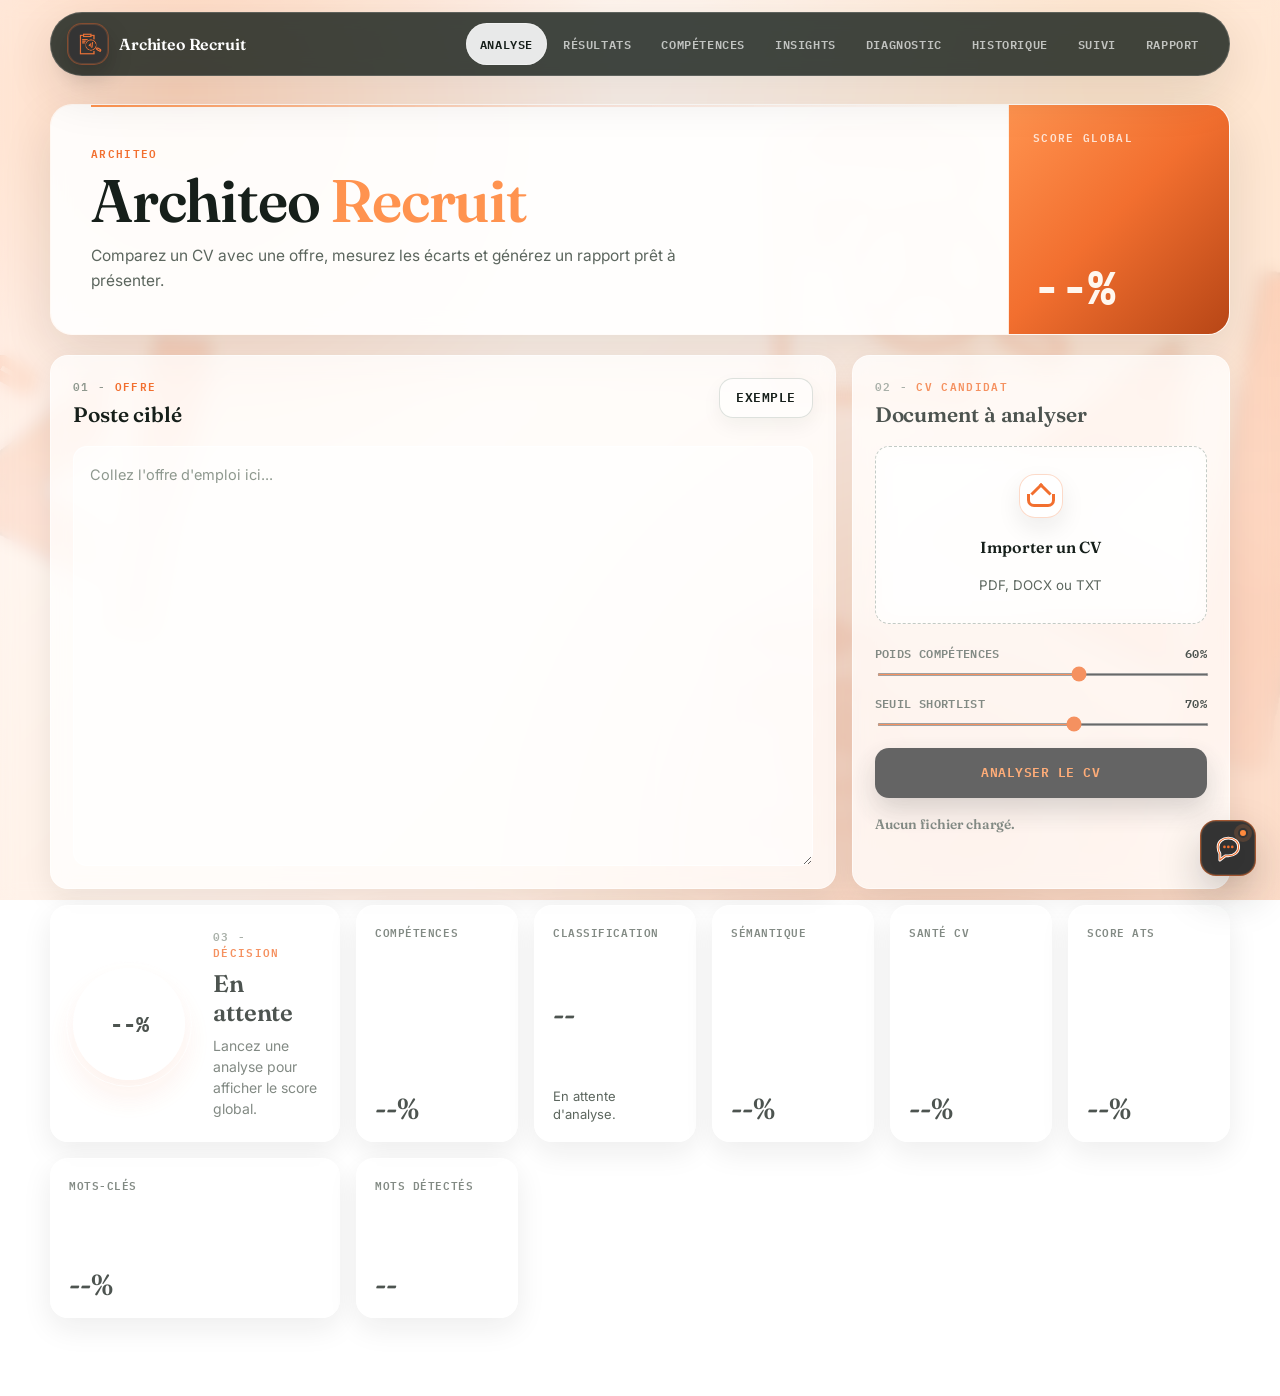
==== app.html @ 1414217f "description des modifications" ====
<!doctype html>
<html lang="fr">
<head>
  <meta charset="utf-8">
  <meta name="viewport" content="width=device-width, initial-scale=1">
  <title>Architeo Recruit - Dossier candidat</title>
  <link rel="preconnect" href="https://fonts.googleapis.com">
  <link rel="preconnect" href="https://fonts.gstatic.com" crossorigin>
  <link href="https://fonts.googleapis.com/css2?family=Fraunces:opsz,wght@9..144,500;9..144,600;9..144,700;9..144,900&family=IBM+Plex+Mono:wght@500;600;700&family=Inter:wght@400;500;600;700;800&display=swap" rel="stylesheet">
  <link rel="icon" href="/assets/tab-logo.jpeg" type="image/jpeg">
  <link rel="stylesheet" href="styles.css?v=dark-rag-1">
  <script src="script.js?v=dark-rag-1" defer></script>
</head>
<body class="app-started analysis-page">
  <header class="topbar">
    <div class="topbar-inner">
      <a class="brand" href="/" aria-label="Architeo Recruit">
        <img class="brand-logo" src="/assets/architeo-recruite-logo.png" alt="" aria-hidden="true">
        <span class="brand-text">Architeo Recruit</span>
      </a>
      <nav class="nav-tabs" aria-label="Navigation principale">
        <button class="nav-tab is-active" type="button" data-target="analyse">Analyse</button>
        <button class="nav-tab" type="button" data-target="resultats">Résultats</button>
        <a class="nav-tab" href="/skills">Compétences</a>
        <a class="nav-tab" href="/insights">Insights</a>
        <a class="nav-tab" href="/diagnostic">Diagnostic</a>
        <a class="nav-tab" href="/history">Historique</a>
        <a class="nav-tab" href="/tracking">Suivi</a>
        <a class="nav-tab" href="/report">Rapport</a>
      </nav>
    </div>
  </header>

  <main class="shell">
    <section class="overview" id="analyse">
      <div class="overview-copy">
        <p class="eyebrow">Architeo</p>
        <h1>Architeo <span class="overview-title-accent">Recruit</span></h1>
        <p class="overview-text">Comparez un CV avec une offre, mesurez les écarts et générez un rapport prêt à présenter.</p>
      </div>
      <div class="overview-score" aria-label="Score final">
        <span>Score global</span>
        <strong id="heroScore">--%</strong>
      </div>
    </section>

    <section class="workspace" aria-label="Formulaire d'analyse">
      <article class="panel offer-panel">
        <div class="panel-head">
          <div>
            <span class="section-kicker">Offre</span>
            <h2>Poste ciblé</h2>
          </div>
          <button class="ghost-btn" id="sampleOfferBtn" type="button">Exemple</button>
        </div>
        <textarea id="offerInput" spellcheck="false" placeholder="Collez l'offre d'emploi ici..."></textarea>
      </article>

      <aside class="panel upload-panel">
        <div>
          <span class="section-kicker">CV candidat</span>
          <h2>Document à analyser</h2>
        </div>

        <label class="upload-zone" id="uploadZone">
          <input id="cvFile" type="file" accept=".pdf,.docx,.txt">
          <span class="upload-icon" aria-hidden="true"></span>
          <strong id="uploadTitle">Importer un CV</strong>
          <small id="uploadHint">PDF, DOCX ou TXT</small>
        </label>

        <div class="settings-card">
          <div class="control-group">
            <label for="skillWeight">Poids compétences <span id="skillWeightValue">60%</span></label>
            <input id="skillWeight" type="range" min="20" max="85" value="60" step="5">
          </div>
          <div class="control-group">
            <label for="threshold">Seuil shortlist <span id="thresholdValue">70%</span></label>
            <input id="threshold" type="range" min="40" max="90" value="70" step="5">
          </div>
        </div>

        <button class="primary-btn" id="analyzeBtn" type="button">Analyser le CV</button>
        <p class="status" id="statusBox">Aucun fichier chargé.</p>
      </aside>
    </section>

    <section class="results-grid" id="resultats">
      <article class="score-card">
        <div class="score-ring" id="scoreRing">
          <span id="scoreValue">--%</span>
        </div>
        <div class="score-content">
          <p class="section-kicker">Décision</p>
          <h2 id="verdictText">En attente</h2>
          <p id="scoreCopy">Lancez une analyse pour afficher le score global.</p>
        </div>
      </article>
      <article class="metric-card">
        <span>Compétences</span>
        <strong id="skillScore">--%</strong>
      </article>
      <article class="metric-card classification-card" id="classificationCard">
        <span>Classification</span>
        <strong id="classificationLabel">--</strong>
        <small id="classificationDetail">En attente d'analyse.</small>
      </article>
      <article class="metric-card">
        <span>Sémantique</span>
        <strong id="semanticScore">--%</strong>
      </article>
      <article class="metric-card">
        <span>Santé CV</span>
        <strong id="healthScore">--%</strong>
      </article>
      <article class="metric-card">
        <span>Score ATS</span>
        <strong id="atsScore">--%</strong>
      </article>
      <article class="metric-card">
        <span>Mots-clés</span>
        <strong id="keywordScore">--%</strong>
      </article>
      <article class="metric-card">
        <span>Mots détectés</span>
        <strong id="wordCount">--</strong>
      </article>
    </section>

    <section class="two-column" id="competences">
      <article class="panel">
        <div class="panel-head">
          <div>
            <span class="section-kicker">Correspondances</span>
            <h2>Compétences validées</h2>
          </div>
          <span class="pill" id="matchedCount">0</span>
        </div>
        <div class="chip-list" id="matchedSkills"></div>
      </article>
      <article class="panel">
        <div class="panel-head">
          <div>
            <span class="section-kicker">Écarts</span>
            <h2>Compétences à renforcer</h2>
          </div>
          <span class="pill warn" id="missingCount">0</span>
        </div>
        <div class="chip-list" id="missingSkills"></div>
      </article>
    </section>

    <section class="insights-grid" id="insights">
      <article class="panel insight-card">
        <div>
          <span class="section-kicker">Profil</span>
          <h2>Niveau estimé</h2>
        </div>
        <div class="profile-summary">
          <strong id="profileLevel">--</strong>
          <span id="profileYears">-- an(s)</span>
          <p id="profileEvidence">L'estimation apparaîtra après analyse.</p>
        </div>
      </article>

      <article class="panel insight-card profile-type-card">
        <div class="panel-head">
          <div>
            <span class="section-kicker">Type détecté</span>
            <h2>Orientation profil</h2>
          </div>
          <span class="pill" id="profileTypeScore">--%</span>
        </div>
        <div class="profile-summary">
          <strong id="profileTypeLabel">--</strong>
          <span id="profileTypeConfidence">Confiance --</span>
          <p id="profileTypeSignals">L'orientation apparaîtra après analyse.</p>
        </div>
      </article>

      <article class="panel insight-card">
        <div class="panel-head">
          <div>
            <span class="section-kicker">Mots-clés</span>
            <h2>Couverture de l'offre</h2>
          </div>
          <span class="pill" id="keywordCoverageLabel">--%</span>
        </div>
        <h3>Présents dans le CV</h3>
        <div class="chip-list compact" id="keywordMatched"></div>
        <h3 class="stack-title">À intégrer</h3>
        <div class="chip-list compact" id="keywordMissing"></div>
      </article>

      <article class="panel insight-card">
        <div>
          <span class="section-kicker">Entretien</span>
          <h2>Questions suggérées</h2>
        </div>
        <ol class="insight-list" id="interviewQuestions">
          <li>Les questions apparaîtront après analyse.</li>
        </ol>
      </article>

      <article class="panel insight-card">
        <div>
          <span class="section-kicker">Réécriture</span>
          <h2>Améliorations prioritaires</h2>
        </div>
        <ul class="insight-list" id="rewriteSuggestions">
          <li>Les recommandations apparaîtront après analyse.</li>
        </ul>
      </article>

      <article class="panel insight-card ai-engine-card">
        <div>
          <span class="section-kicker">Transparence IA</span>
          <h2>Moteurs utilisés</h2>
        </div>
        <div class="engine-list">
          <div>
            <span>Sémantique</span>
            <strong id="semanticEngine">--</strong>
          </div>
          <div>
            <span>Prédiction</span>
            <strong id="classifierEngine">--</strong>
          </div>
          <div>
            <span>Durée réelle</span>
            <strong id="processingTime">-- ms</strong>
          </div>
        </div>
      </article>
    </section>

    <section class="panel" id="diagnostic">
      <div class="panel-head">
        <div>
          <span class="section-kicker">Diagnostic CV</span>
          <h2>Structure et informations</h2>
        </div>
        <span class="pill" id="contactStatus">Coordonnées</span>
      </div>
      <div class="diagnostic-grid">
        <div class="diagnostic-block">
          <h3>Sections présentes</h3>
          <div class="chip-list" id="sectionsFound"></div>
        </div>
        <div class="diagnostic-block">
          <h3>Sections à renforcer</h3>
          <div class="chip-list" id="sectionsMissing"></div>
        </div>
        <div class="diagnostic-block">
          <h3>Coordonnées détectées</h3>
          <ul class="contact-list" id="contactsList"></ul>
        </div>
        <div class="diagnostic-block">
          <h3>Checklist ATS</h3>
          <div class="check-list" id="atsChecks"></div>
        </div>
      </div>
    </section>

    <section class="panel report-panel" id="rapport">
      <div class="panel-head report-head">
        <div>
          <span class="section-kicker">Rapport</span>
          <h2>Présentation finale</h2>
        </div>
        <div class="actions">
          <button class="ghost-btn" id="downloadMd" type="button" disabled>Markdown</button>
          <button class="ghost-btn" id="downloadHtml" type="button" disabled>HTML</button>
          <button class="ghost-btn" id="downloadTxt" type="button" disabled>Texte CV</button>
        </div>
      </div>
      <div class="report-sheet" id="reportSheet">
        <div class="report-empty">
          <span>Rapport</span>
          <h2>Rapport non généré</h2>
          <p>L'analyse apparaîtra ici après l'import du CV.</p>
        </div>
      </div>
    </section>
  </main>

  <button class="chatbot-launcher" id="chatbotToggle" type="button" aria-label="Ouvrir le chatbot RAG" aria-expanded="false" aria-controls="chatbotPanel">
    <img class="chatbot-logo" src="/assets/assistant-logo.svg" alt="" aria-hidden="true">
    <span class="chatbot-pulse" aria-hidden="true"></span>
  </button>

  <aside class="chatbot-popover" id="chatbotPanel" aria-label="Chatbot RAG">
    <div class="chatbot-header">
      <div class="chatbot-title">
        <img class="chatbot-header-logo" src="/assets/assistant-logo.svg" alt="" aria-hidden="true">
        <div>
          <span class="section-kicker">Assistant RAG</span>
          <h2>Recherche multi-CV</h2>
          <p class="chatbot-subtitle" id="ragMode">Base vectorielle prête</p>
        </div>
      </div>
      <div class="chatbot-header-actions">
        <span class="pill" id="ragCvCount">0 CV</span>
        <button class="chatbot-close" id="chatbotClose" type="button" aria-label="Fermer le chatbot">×</button>
      </div>
    </div>

    <div class="chatbot-body">
      <section class="chatbot-upload rag-library-panel" aria-label="CV indexés">
        <div class="rag-library" id="ragLibrary"></div>
        <p class="status" id="ragStatus">Les CV analysés apparaissent ici.</p>
      </section>

      <section class="chatbot-conversation" aria-label="Conversation avec le chatbot">
        <div class="rag-chat-head">
          <div>
            <span class="section-kicker">Conversation</span>
            <strong>Assistant de recherche</strong>
          </div>
          <span class="rag-live-dot" aria-hidden="true"></span>
        </div>
        <div class="chat-box" id="ragMessages">
          <div class="chat-message bot">
            <strong>Assistant RAG</strong>
            <p>Je peux rechercher dans les CV indexés et classer les meilleurs profils selon votre besoin.</p>
          </div>
        </div>

        <div class="rag-question-row">
          <textarea id="ragQuestion" rows="2" placeholder="Ex : candidats avec Python, SQL et Power BI"></textarea>
          <button class="primary-btn" id="ragAskBtn" type="button">Envoyer</button>
        </div>

        <div class="rag-suggestions" id="ragSuggestions"></div>
        <div class="rag-results" id="ragResults"></div>
      </section>
    </div>
  </aside>
</body>
</html>
---- styles.css ----
@import url('https://fonts.googleapis.com/css2?family=Fraunces:opsz,wght@9..144,500;9..144,600;9..144,700;9..144,900&family=IBM+Plex+Mono:wght@500;600;700&family=Inter:wght@400;500;600;700;800&display=swap');

:root {
  /* Paper & ink */
  --paper: #fff7f2;
  --paper-line: rgba(255, 255, 255, 0.34);
  --surface: rgba(255, 255, 255, 0.78);
  --surface-alt: rgba(255, 249, 246, 0.74);
  --ink: #161f1a;
  --text: #161f1a;
  --muted: #5c665e;
  --faint: #8e988e;
  --line: rgba(231, 196, 174, 0.58);
  --line-strong: rgba(160, 96, 58, 0.28);

  /* Signal colors — names kept for script.js (var(--green) / var(--amber) / var(--red)) */
  --green: #f26f2f;
  --amber: #a06416;
  --red: #9c2f2f;
  --success: #15803d;
  --success-dark: #166534;
  --success-tint: #e8f7ee;
  --success-line: rgba(21, 128, 61, 0.34);

  /* Extended palette */
  --pine: var(--green);
  --pine-dark: #983f12;
  --pine-tint: #fff0e8;
  --indigo: #33407a;
  --indigo-tint: #e8eaf1;
  --amber-tint: #f5ecdc;
  --red-tint: #f3e4e1;
  --gold: #a9822d;
  --logo-bg: #343434;
  --accent: var(--pine);
  --orange-bright: #ff934f;
  --orange-deep: #b74616;
  --orange-shadow: rgba(242, 111, 47, 0.28);
  --brand-gradient: linear-gradient(135deg, #ff934f 0%, #f26f2f 48%, #b74616 100%);
  --brand-gradient-soft: linear-gradient(135deg, rgba(255, 147, 79, 0.22), rgba(242, 111, 47, 0.12));

  --glass: rgba(255, 255, 255, 0.68);
  --glass-strong: rgba(255, 255, 255, 0.84);

  --radius-lg: 22px;
  --radius-md: 18px;
  --radius-sm: 14px;
  --content: 1180px;

  --shadow-sm: 0 10px 30px rgba(22, 31, 26, 0.08);
  --shadow-soft: 0 18px 50px rgba(22, 31, 26, 0.11);
  --shadow: 0 28px 70px rgba(22, 31, 26, 0.18);

  --font-display: "Fraunces", "Iowan Old Style", ui-serif, Georgia, serif;
  --font-body: "Inter", ui-sans-serif, system-ui, -apple-system, "Segoe UI", sans-serif;
  --font-mono: "IBM Plex Mono", ui-monospace, "SF Mono", Consolas, monospace;
}

* {
  box-sizing: border-box;
}

html {
  scroll-behavior: smooth;
  scroll-padding-top: 96px;
}

body {
  counter-reset: dossier;
  min-width: 320px;
  min-height: 100vh;
  margin: 0;
  color: var(--text);
  background:
    radial-gradient(circle at 14% 10%, rgba(255, 147, 79, 0.34), transparent 32%),
    radial-gradient(circle at 86% 8%, rgba(255, 196, 127, 0.24), transparent 30%),
    radial-gradient(circle at 72% 88%, rgba(183, 70, 22, 0.16), transparent 36%),
    linear-gradient(135deg, #fffaf7 0%, #fff1e7 48%, #ffe0cc 100%);
  font-family: var(--font-body);
  line-height: 1.5;
  background-attachment: fixed;
}

body::before {
  content: "";
  position: fixed;
  inset: 0;
  z-index: -2;
  pointer-events: none;
  background:
    linear-gradient(rgba(255, 255, 255, 0.22) 1px, transparent 1px),
    linear-gradient(90deg, rgba(255, 255, 255, 0.22) 1px, transparent 1px);
  background-size: 44px 44px;
  -webkit-mask-image: linear-gradient(to bottom, rgba(0, 0, 0, 0.62), transparent 72%);
  mask-image: linear-gradient(to bottom, rgba(0, 0, 0, 0.62), transparent 72%);
}

body::after {
  content: "";
  position: fixed;
  inset: 0;
  z-index: -1;
  pointer-events: none;
  -webkit-backdrop-filter: blur(8px);
  backdrop-filter: blur(8px);
  background: rgba(255, 255, 255, 0.035);
}

body.app-started::before {
  background:
    url("assets/brand-mark-transparent.png") right -90px top 104px / clamp(360px, 48vw, 720px) auto no-repeat,
    url("assets/brand-mark-transparent.png") left -160px top 48% / clamp(240px, 30vw, 430px) auto no-repeat,
    url("assets/brand-mark-transparent.png") right 13% bottom -220px / clamp(260px, 36vw, 560px) auto no-repeat,
    linear-gradient(rgba(255, 255, 255, 0.18) 1px, transparent 1px),
    linear-gradient(90deg, rgba(255, 255, 255, 0.18) 1px, transparent 1px);
  background-size:
    clamp(360px, 48vw, 720px) auto,
    clamp(240px, 30vw, 430px) auto,
    clamp(260px, 36vw, 560px) auto,
    44px 44px,
    44px 44px;
  opacity: 0.22;
  mix-blend-mode: multiply;
  -webkit-mask-image: linear-gradient(to bottom, rgba(0, 0, 0, 0.88), rgba(0, 0, 0, 0.58) 70%, transparent 100%);
  mask-image: linear-gradient(to bottom, rgba(0, 0, 0, 0.88), rgba(0, 0, 0, 0.58) 70%, transparent 100%);
}

body.app-started::after {
  background: rgba(255, 255, 255, 0.04);
}

.home-body::before {
  background:
    url("/assets/architeo-recruite-logo.png") right -90px top 104px / clamp(360px, 48vw, 720px) auto no-repeat,
    url("/assets/architeo-recruite-logo.png") left -160px top 48% / clamp(240px, 30vw, 430px) auto no-repeat,
    url("/assets/architeo-recruite-logo.png") right 13% bottom -220px / clamp(260px, 36vw, 560px) auto no-repeat,
    linear-gradient(rgba(255, 255, 255, 0.18) 1px, transparent 1px),
    linear-gradient(90deg, rgba(255, 255, 255, 0.18) 1px, transparent 1px);
  background-size:
    clamp(360px, 48vw, 720px) auto,
    clamp(240px, 30vw, 430px) auto,
    clamp(260px, 36vw, 560px) auto,
    44px 44px,
    44px 44px;
  opacity: 0.22;
  mix-blend-mode: multiply;
  -webkit-mask-image: linear-gradient(to bottom, rgba(0, 0, 0, 0.88), rgba(0, 0, 0, 0.58) 70%, transparent 100%);
  mask-image: linear-gradient(to bottom, rgba(0, 0, 0, 0.88), rgba(0, 0, 0, 0.58) 70%, transparent 100%);
}

.home-body::after {
  background: rgba(255, 255, 255, 0.035);
}

button,
textarea,
input {
  font: inherit;
}

button {
  color: inherit;
}

h1,
h2,
h3,
p {
  margin-top: 0;
  font-family: var(--font-display);
}

/* ---------- Welcome screen ---------- */
.welcome-screen {
  position: relative;
  min-height: 100vh;
  overflow: hidden;
  display: grid;
  align-items: center;
  padding: clamp(32px, 7vw, 82px);
  isolation: isolate;
}

.home-body .welcome-screen {
  align-items: stretch;
  grid-template-rows: auto minmax(0, 1fr);
  gap: clamp(28px, 4vw, 54px);
}

.welcome-screen::before {
  content: "";
  position: absolute;
  inset: clamp(16px, 3vw, 28px);
  z-index: -2;
  border: 1px solid rgba(255, 255, 255, 0.58);
  border-radius: 34px;
  background:
    linear-gradient(135deg, rgba(255, 255, 255, 0.72), rgba(255, 236, 222, 0.28)),
    rgba(255, 255, 255, 0.22);
  box-shadow: var(--shadow);
  -webkit-backdrop-filter: blur(10px) saturate(1.1);
  backdrop-filter: blur(10px) saturate(1.1);
}

.welcome-screen::after {
  content: "";
  position: absolute;
  left: clamp(20px, 4vw, 64px);
  right: clamp(20px, 4vw, 64px);
  bottom: 22px;
  height: 1px;
  z-index: -1;
  background: rgba(242, 111, 47, 0.26);
}

.welcome-content {
  width: min(760px, 100%);
  position: relative;
  z-index: 2;
  padding-left: clamp(0px, 2vw, 18px);
}

.welcome-topline {
  position: relative;
  z-index: 3;
  min-height: 58px;
  display: flex;
  align-items: center;
  justify-content: space-between;
  gap: 16px;
}

.welcome-brand,
.welcome-history-link,
.welcome-secondary {
  display: inline-flex;
  align-items: center;
  text-decoration: none;
}

.welcome-brand {
  gap: 12px;
  color: var(--ink);
  font-family: var(--font-display);
  font-size: 17px;
  font-weight: 700;
}

.welcome-history-link,
.welcome-secondary {
  min-height: 42px;
  justify-content: center;
  padding: 0 16px;
  color: var(--ink);
  background: rgba(255, 255, 255, 0.54);
  border: 1px solid rgba(112, 133, 121, 0.22);
  border-radius: 999px;
  box-shadow: 0 12px 30px rgba(22, 31, 26, 0.07);
  font-family: var(--font-mono);
  font-size: 12px;
  font-weight: 700;
  letter-spacing: 0.04em;
  text-transform: uppercase;
  -webkit-backdrop-filter: blur(16px) saturate(1.08);
  backdrop-filter: blur(16px) saturate(1.08);
}

.welcome-layout {
  position: relative;
  z-index: 2;
  display: grid;
  grid-template-columns: minmax(0, 1fr) minmax(320px, 440px);
  align-items: center;
  gap: clamp(28px, 6vw, 80px);
}

.welcome-kicker {
  margin-bottom: 12px;
  color: var(--pine);
  font-family: var(--font-mono);
  font-size: 12px;
  font-weight: 700;
  letter-spacing: 0.16em;
  text-transform: uppercase;
}

.welcome-content h1 {
  max-width: 820px;
  margin-bottom: 18px;
  color: var(--ink);
  font-size: clamp(48px, 8vw, 92px);
  font-weight: 700;
  line-height: 0.96;
  letter-spacing: -0.015em;
}

.welcome-title-accent,
.overview-title-accent {
  color: var(--orange-bright);
}

.welcome-copy {
  max-width: 560px;
  margin-bottom: 28px;
  color: var(--muted);
  font-family: var(--font-body);
  font-size: clamp(16px, 2vw, 20px);
  line-height: 1.65;
}

.welcome-actions {
  display: flex;
  flex-wrap: wrap;
  gap: 12px;
  align-items: center;
}

.welcome-start {
  min-height: 56px;
  width: fit-content;
  max-width: 100%;
  padding: 0 22px;
  display: inline-flex;
  align-items: center;
  justify-content: center;
  color: var(--orange-bright);
  background: var(--logo-bg);
  border: 1px solid rgba(255, 255, 255, 0.22);
  border-radius: 999px;
  box-shadow: 0 18px 42px rgba(52, 52, 52, 0.24);
  font-family: var(--font-mono);
  font-size: 13px;
  font-weight: 700;
  letter-spacing: 0.05em;
  text-decoration: none;
  text-transform: uppercase;
  transition: transform 160ms ease, box-shadow 160ms ease;
}

.welcome-start:hover {
  transform: translateY(-2px);
  box-shadow: 0 24px 54px rgba(52, 52, 52, 0.3);
}

.welcome-secondary {
  min-height: 56px;
  padding: 0 20px;
}

.welcome-proof {
  max-width: 560px;
  margin-top: 28px;
  display: grid;
  grid-template-columns: repeat(4, minmax(0, 1fr));
  gap: 10px;
}

.welcome-proof span {
  min-height: 48px;
  display: grid;
  place-items: center;
  color: var(--pine-dark);
  background: rgba(255, 255, 255, 0.48);
  border: 1px solid rgba(255, 255, 255, 0.68);
  border-radius: var(--radius-sm);
  font-family: var(--font-mono);
  font-size: 12px;
  font-weight: 700;
  letter-spacing: 0.06em;
  text-transform: uppercase;
  -webkit-backdrop-filter: blur(14px);
  backdrop-filter: blur(14px);
}

.welcome-dashboard {
  min-width: 0;
  padding: clamp(18px, 3vw, 26px);
  display: grid;
  gap: 18px;
  color: var(--text);
  background: rgba(255, 255, 255, 0.58);
  border: 1px solid rgba(255, 255, 255, 0.68);
  border-radius: 28px;
  box-shadow: var(--shadow);
  -webkit-backdrop-filter: blur(24px) saturate(1.16);
  backdrop-filter: blur(24px) saturate(1.16);
}

.welcome-brand-art {
  width: clamp(138px, 15vw, 180px);
  height: clamp(144px, 15.6vw, 187px);
  margin: 2px 0 22px;
  display: block;
  object-fit: cover;
  border: 1px solid rgba(22, 31, 26, 0.1);
  border-radius: 18px;
  box-shadow: 0 20px 46px rgba(22, 31, 26, 0.16);
}

.dashboard-head {
  display: flex;
  align-items: flex-start;
  justify-content: space-between;
  gap: 16px;
}

.dashboard-head span,
.dashboard-card-row span {
  color: var(--muted);
  font-family: var(--font-mono);
  font-size: 12px;
  font-weight: 700;
  letter-spacing: 0.06em;
  text-transform: uppercase;
}

.dashboard-head strong {
  color: var(--ink);
  font-family: var(--font-display);
  font-size: clamp(52px, 7vw, 86px);
  font-weight: 700;
  line-height: 0.9;
}

.dashboard-bars {
  display: grid;
  gap: 10px;
}

.dashboard-bars span {
  height: 13px;
  border-radius: 999px;
  background:
    var(--brand-gradient) 0 0 / var(--bar) 100% no-repeat,
    rgba(255, 255, 255, 0.64);
  box-shadow: inset 0 0 0 1px rgba(242, 111, 47, 0.08);
}

.dashboard-card-row {
  display: grid;
  grid-template-columns: repeat(2, minmax(0, 1fr));
  gap: 12px;
}

.dashboard-card-row div {
  min-width: 0;
  display: grid;
  gap: 8px;
  padding: 16px;
  background: rgba(255, 255, 255, 0.56);
  border: 1px solid rgba(255, 255, 255, 0.7);
  border-radius: var(--radius-sm);
}

.dashboard-card-row strong {
  color: var(--ink);
  font-family: var(--font-display);
  font-size: 24px;
  font-weight: 700;
  line-height: 1;
  overflow-wrap: anywhere;
}

.dashboard-tags {
  display: flex;
  flex-wrap: wrap;
  gap: 8px;
}

.dashboard-tags span {
  padding: 8px 10px;
  color: var(--pine-dark);
  background: var(--pine-tint);
  border: 1px solid rgba(242, 111, 47, 0.2);
  border-radius: 999px;
  font-family: var(--font-mono);
  font-size: 12px;
  font-weight: 700;
}

.welcome-visual {
  position: absolute;
  inset: 0;
  z-index: 1;
  pointer-events: none;
}

.welcome-panel {
  position: absolute;
  border: 1px solid rgba(255, 255, 255, 0.62);
  border-radius: 24px;
  background: rgba(255, 255, 255, 0.44);
  box-shadow: var(--shadow-soft);
  -webkit-backdrop-filter: blur(18px) saturate(1.12);
  backdrop-filter: blur(18px) saturate(1.12);
}

.welcome-panel::before,
.welcome-panel::after {
  content: "";
  position: absolute;
  left: 22px;
  right: 22px;
  border-radius: 999px;
  background: rgba(22, 31, 26, 0.12);
}

.welcome-panel::before {
  top: 24px;
  height: 12px;
}

.welcome-panel::after {
  top: 52px;
  height: 46px;
  background: linear-gradient(90deg, rgba(255, 147, 79, 0.82) 0 42%, rgba(255, 231, 215, 0.86) 42% 100%);
}

.welcome-panel.panel-a {
  width: min(340px, 32vw);
  height: 210px;
  right: clamp(36px, 8vw, 110px);
  top: 18%;
  transform: rotate(4deg);
}

.welcome-panel.panel-b {
  width: min(280px, 28vw);
  height: 180px;
  right: clamp(30px, 14vw, 210px);
  bottom: 17%;
  transform: rotate(-5deg);
}

.welcome-panel.panel-c {
  width: min(230px, 22vw);
  height: 150px;
  right: clamp(24px, 4vw, 70px);
  bottom: 31%;
  transform: rotate(2deg);
  opacity: 0.78;
}

/* ---------- Topbar: folder spine ---------- */
.topbar {
  position: sticky;
  top: 12px;
  z-index: 30;
  width: min(var(--content), calc(100% - 32px));
  margin: 12px auto 0;
  background: rgba(22, 31, 26, 0.82);
  border: 1px solid rgba(255, 255, 255, 0.16);
  border-radius: 999px;
  box-shadow: var(--shadow-soft);
  -webkit-backdrop-filter: blur(10px) saturate(1.12);
  backdrop-filter: blur(10px) saturate(1.12);
}

.topbar-inner {
  min-height: 62px;
  width: 100%;
  margin: 0;
  padding: 0 16px;
  display: flex;
  align-items: center;
  justify-content: space-between;
  gap: 24px;
}

.brand {
  min-width: max-content;
  display: inline-flex;
  align-items: center;
  gap: 10px;
  color: #fff;
  text-decoration: none;
}

.brand-logo {
  width: 42px;
  height: 42px;
  flex: 0 0 42px;
  display: block;
  padding: 3px;
  background: var(--logo-bg);
  border: 1px solid rgba(242, 111, 47, 0.42);
  border-radius: 15px;
  object-fit: cover;
  object-position: center;
  box-shadow:
    0 10px 24px rgba(0, 0, 0, 0.2),
    inset 0 0 0 1px rgba(255, 147, 79, 0.18);
  transition: transform 160ms ease, box-shadow 160ms ease;
}

.brand:hover .brand-logo {
  transform: translateY(-1px);
  box-shadow:
    0 14px 28px rgba(0, 0, 0, 0.24),
    inset 0 0 0 1px rgba(255, 147, 79, 0.28);
}

.welcome-brand .brand-logo {
  width: 44px;
  height: 44px;
  flex-basis: 44px;
  border-radius: 16px;
  box-shadow:
    0 12px 24px rgba(22, 31, 26, 0.12),
    inset 0 0 0 1px rgba(242, 111, 47, 0.12);
}

.brand-mark {
  width: 34px;
  height: 34px;
  display: inline-grid;
  place-items: center;
  border: 1px solid rgba(255, 255, 255, 0.24);
  border-radius: var(--radius-sm);
  color: var(--ink);
  background: var(--gold);
  font-family: var(--font-mono);
  font-size: 11px;
  font-weight: 700;
  letter-spacing: 0.02em;
}

.brand-text {
  font-family: var(--font-display);
  font-size: 16px;
  font-weight: 600;
  letter-spacing: -0.01em;
}

.nav-tabs {
  min-width: 0;
  max-width: 100%;
  display: flex;
  align-items: center;
  gap: 2px;
  overflow-x: auto;
  scrollbar-width: none;
}

.nav-tabs::-webkit-scrollbar {
  display: none;
}

.nav-tab,
.ghost-btn,
.primary-btn {
  border: 0;
  cursor: pointer;
  transition: background 160ms ease, color 160ms ease, border-color 160ms ease, box-shadow 160ms ease, transform 160ms ease;
}

.nav-tab {
  height: 42px;
  padding: 0 14px;
  display: inline-flex;
  align-items: center;
  justify-content: center;
  color: rgba(255, 255, 255, 0.68);
  background: transparent;
  border-radius: 999px;
  border-bottom: 0;
  margin-bottom: 0;
  font-family: var(--font-mono);
  font-size: 12px;
  font-weight: 600;
  letter-spacing: 0.05em;
  text-decoration: none;
  text-transform: uppercase;
  white-space: nowrap;
}

.nav-tab.is-active {
  color: var(--ink);
  background: rgba(255, 255, 255, 0.88);
  box-shadow: inset 0 0 0 1px rgba(255, 255, 255, 0.34);
}

.nav-tab:hover {
  color: #fff;
}

.shell {
  width: min(var(--content), calc(100% - 32px));
  margin: 0 auto;
  padding: 28px 0 78px;
}

.analysis-page #competences,
.analysis-page #insights,
.analysis-page #diagnostic,
.analysis-page #rapport {
  display: none;
}

/* ---------- Hero / cover sheet ---------- */
.overview {
  display: grid;
  grid-template-columns: minmax(0, 1fr) 220px;
  align-items: stretch;
  gap: 1px;
  margin-bottom: 20px;
  background: rgba(255, 255, 255, 0.38);
  border: 1px solid rgba(255, 255, 255, 0.62);
  border-radius: var(--radius-lg);
  box-shadow: var(--shadow-soft);
  -webkit-backdrop-filter: blur(10px) saturate(1.08);
  backdrop-filter: blur(10px) saturate(1.08);
  overflow: hidden;
}

.overview-copy,
.overview-score {
  position: relative;
  background: var(--glass-strong);
}

.overview-copy {
  min-height: 200px;
  padding: clamp(26px, 4vw, 40px);
  display: flex;
  flex-direction: column;
  justify-content: center;
}

.overview-copy::before {
  background: linear-gradient(90deg, var(--orange-bright), rgba(242, 111, 47, 0.18), transparent);
  content: "";
  height: 2px;
  left: clamp(26px, 4vw, 40px);
  position: absolute;
  right: 0;
  top: 0;
}

.overview-score {
  min-height: 200px;
  padding: 24px;
  display: flex;
  flex-direction: column;
  align-items: flex-start;
  justify-content: space-between;
  color: #fff;
  background: var(--brand-gradient);
}

.overview-brand-art {
  width: clamp(104px, 10vw, 136px);
  height: clamp(108px, 10.4vw, 141px);
  margin-bottom: 20px;
  display: block;
  object-fit: cover;
  border: 1px solid rgba(22, 31, 26, 0.1);
  border-radius: 16px;
  box-shadow: 0 18px 42px rgba(22, 31, 26, 0.14);
}

.overview-score span {
  color: rgba(255, 255, 255, 0.78);
  font-family: var(--font-mono);
  font-size: 11px;
  font-weight: 600;
  letter-spacing: 0.12em;
  text-transform: uppercase;
}

.overview-score strong {
  font-family: var(--font-mono);
  font-size: 46px;
  font-weight: 700;
  line-height: 1;
  letter-spacing: -0.01em;
  color: #fff7ef;
}

.eyebrow,
.section-kicker {
  display: block;
  margin: 0 0 8px;
  color: var(--pine);
  font-family: var(--font-mono);
  font-size: 11px;
  font-weight: 600;
  letter-spacing: 0.12em;
  text-transform: uppercase;
}

.section-kicker::before {
  counter-increment: dossier;
  content: "0" counter(dossier) " - ";
  color: var(--faint);
}

h1 {
  margin-bottom: 12px;
  font-size: clamp(38px, 5.4vw, 60px);
  font-weight: 600;
  line-height: 1.02;
  letter-spacing: -0.02em;
}

h2 {
  margin-bottom: 0;
  font-size: 21px;
  font-weight: 600;
  line-height: 1.22;
  letter-spacing: -0.005em;
}

h3 {
  margin-bottom: 12px;
  font-family: var(--font-mono);
  font-size: 12px;
  font-weight: 600;
  line-height: 1.25;
  letter-spacing: 0.07em;
  text-transform: uppercase;
  color: var(--ink);
}

.overview-text {
  max-width: 640px;
  margin-bottom: 0;
  color: var(--muted);
  font-family: var(--font-body);
  font-size: 15.5px;
  line-height: 1.65;
}

/* ---------- Layout grids ---------- */
.workspace,
.two-column,
.results-grid,
.diagnostic-grid,
.insights-grid {
  display: grid;
  gap: 16px;
}

.workspace {
  grid-template-columns: minmax(0, 1.35fr) minmax(340px, 0.65fr);
  align-items: stretch;
}

.two-column {
  grid-template-columns: repeat(2, minmax(0, 1fr));
  margin-top: 16px;
}

.insights-grid {
  grid-template-columns: repeat(4, minmax(0, 1fr));
  margin-top: 16px;
}

.panel {
  position: relative;
  background: var(--glass);
  border: 1px solid rgba(255, 255, 255, 0.64);
  border-radius: var(--radius-md);
  box-shadow: var(--shadow-sm);
  padding: 22px;
  -webkit-backdrop-filter: blur(10px) saturate(1.12);
  backdrop-filter: blur(10px) saturate(1.12);
  overflow: hidden;
}

.panel::before,
.score-card::before,
.metric-card::before {
  content: "";
  position: absolute;
  inset: 0;
  pointer-events: none;
  border-radius: inherit;
  background: rgba(255, 255, 255, 0.36);
  opacity: 0.65;
}

.panel-head {
  position: relative;
  z-index: 1;
  min-height: 40px;
  display: flex;
  align-items: flex-start;
  justify-content: space-between;
  gap: 16px;
  margin-bottom: 18px;
}

.offer-panel,
.upload-panel {
  min-height: 100%;
}

textarea {
  position: relative;
  z-index: 1;
  width: 100%;
  min-height: 420px;
  resize: vertical;
  display: block;
  padding: 16px;
  color: var(--text);
  background: rgba(255, 255, 255, 0.62);
  border: 1px solid rgba(255, 255, 255, 0.74);
  border-radius: var(--radius-sm);
  outline: none;
  font-family: var(--font-body);
  font-size: 14.5px;
  line-height: 1.6;
}

textarea::placeholder {
  color: var(--faint);
}

textarea:focus,
input[type="range"]:focus-visible {
  border-color: var(--pine);
  box-shadow: 0 0 0 4px rgba(242, 111, 47, 0.12);
  background: rgba(255, 255, 255, 0.9);
}

.upload-panel {
  display: flex;
  flex-direction: column;
  gap: 18px;
}

.upload-zone {
  min-height: 178px;
  padding: 22px;
  display: grid;
  grid-template-rows: auto auto auto;
  place-items: center;
  gap: 8px;
  text-align: center;
  color: var(--text);
  background: rgba(255, 255, 255, 0.54);
  border: 1.5px dashed rgba(112, 133, 121, 0.42);
  border-radius: var(--radius-sm);
  cursor: pointer;
  -webkit-backdrop-filter: blur(12px);
  backdrop-filter: blur(12px);
}

.upload-zone input {
  display: none;
}

.upload-zone:hover,
.upload-zone.is-dragging {
  background: rgba(255, 240, 232, 0.82);
  border-color: var(--pine);
  box-shadow: inset 0 0 0 1px rgba(242, 111, 47, 0.12), 0 12px 30px rgba(242, 111, 47, 0.1);
}

.upload-zone strong,
.upload-zone small {
  max-width: 100%;
  overflow-wrap: anywhere;
}

.upload-zone strong {
  font-family: var(--font-display);
  font-size: 16px;
  font-weight: 600;
}

.upload-zone small,
.status,
.metric-card span,
.contact-list,
.insight-list,
.profile-summary p {
  color: var(--muted);
}

.upload-icon {
  width: 44px;
  height: 44px;
  position: relative;
  display: inline-grid;
  place-items: center;
  overflow: hidden;
  border: 1.5px solid rgba(242, 111, 47, 0.26);
  border-radius: 16px;
  background: rgba(255, 255, 255, 0.64);
  box-shadow: 0 10px 24px rgba(22, 31, 26, 0.08);
}

.upload-icon::before {
  content: "";
  position: absolute;
  left: 50%;
  bottom: 10px;
  width: 22px;
  height: 10px;
  border: 3px solid var(--pine);
  border-top: 0;
  border-radius: 0 0 7px 7px;
  transform: translateX(-50%);
}

.upload-icon::after {
  content: "";
  position: absolute;
  left: 50%;
  top: 11px;
  width: 12px;
  height: 12px;
  border-top: 3px solid var(--pine);
  border-left: 3px solid var(--pine);
  transform: translateX(-50%) rotate(45deg);
}

.settings-card {
  display: grid;
  gap: 16px;
  padding: 2px 0;
}

.control-group {
  display: grid;
  gap: 9px;
}

.control-group label {
  display: flex;
  align-items: center;
  justify-content: space-between;
  gap: 12px;
  color: var(--muted);
  font-family: var(--font-mono);
  font-size: 12px;
  font-weight: 600;
  letter-spacing: 0.03em;
  text-transform: uppercase;
}

.control-group label span {
  color: var(--ink);
  font-family: var(--font-mono);
}

input[type="range"] {
  width: 100%;
  height: 3px;
  background: var(--line-strong);
  accent-color: var(--pine);
}

.primary-btn,
.ghost-btn {
  min-height: 40px;
  display: inline-flex;
  align-items: center;
  justify-content: center;
  border-radius: var(--radius-sm);
  font-family: var(--font-mono);
  font-size: 13px;
  font-weight: 600;
  letter-spacing: 0.04em;
  text-transform: uppercase;
  white-space: nowrap;
}

.primary-btn {
  width: 100%;
  min-height: 50px;
  color: #fff;
  background: var(--brand-gradient);
  box-shadow: 0 12px 26px rgba(242, 111, 47, 0.24);
}

#analyzeBtn {
  color: var(--orange-bright);
  background: var(--logo-bg);
  box-shadow: 0 12px 26px rgba(52, 52, 52, 0.24);
}

.primary-btn:hover {
  transform: translateY(-1px);
  box-shadow: 0 16px 34px rgba(242, 111, 47, 0.3);
}

#analyzeBtn:hover {
  box-shadow: 0 16px 34px rgba(52, 52, 52, 0.3);
}

.ghost-btn {
  padding: 0 16px;
  color: var(--ink);
  background: rgba(255, 255, 255, 0.56);
  border: 1px solid rgba(112, 133, 121, 0.24);
  box-shadow: 0 8px 20px rgba(22, 31, 26, 0.05);
  text-decoration: none;
}

.ghost-btn:hover:not(:disabled) {
  background: rgba(255, 240, 232, 0.86);
  border-color: var(--pine);
  color: var(--pine-dark);
  transform: translateY(-1px);
}

.ghost-btn:disabled {
  cursor: not-allowed;
  color: var(--faint);
  background: rgba(247, 250, 248, 0.58);
  border-style: solid;
  box-shadow: none;
}

.status {
  min-height: 22px;
  margin: -2px 0 0;
  font-size: 13.5px;
  font-weight: 600;
}

.status.error {
  color: var(--red);
}

.status.ok {
  color: var(--pine);
}

/* ---------- Floating RAG chatbot ---------- */
.chatbot-launcher {
  position: fixed;
  right: 24px;
  bottom: 24px;
  z-index: 80;
  width: 56px;
  height: 56px;
  display: grid;
  place-items: center;
  color: #fff;
  background: #343434;
  border: 1px solid rgba(242, 111, 47, 0.58);
  border-radius: 16px;
  box-shadow:
    0 18px 44px rgba(22, 31, 26, 0.22),
    inset 0 0 0 1px rgba(255, 147, 79, 0.16);
  -webkit-backdrop-filter: blur(10px) saturate(1.12);
  backdrop-filter: blur(10px) saturate(1.12);
  cursor: pointer;
  opacity: 0;
  pointer-events: none;
  transform: translateY(10px);
  transition: background 160ms ease, box-shadow 160ms ease, transform 160ms ease;
}

body.app-started .chatbot-launcher,
body.home-body .chatbot-launcher {
  opacity: 1;
  pointer-events: auto;
  transform: translateY(0);
}

body.app-started .chatbot-launcher:hover,
body.home-body .chatbot-launcher:hover {
  background: #2f2f2f;
  border-color: rgba(255, 147, 79, 0.82);
  transform: translateY(-2px);
}

.chatbot-logo {
  width: 34px;
  height: 34px;
  display: block;
  border-radius: 0;
  filter: drop-shadow(0 8px 12px rgba(0, 0, 0, 0.22));
}

.chatbot-pulse {
  position: absolute;
  right: 7px;
  top: 7px;
  width: 10px;
  height: 10px;
  background: #ff8a3d;
  border: 2px solid #343434;
  border-radius: 50%;
  box-shadow: 0 0 0 4px rgba(255, 138, 61, 0.16);
}

.chatbot-popover {
  position: fixed;
  right: 24px;
  bottom: 100px;
  z-index: 79;
  width: min(860px, calc(100vw - 32px));
  max-height: min(780px, calc(100vh - 124px));
  display: none;
  grid-template-rows: auto minmax(0, 1fr);
  overflow: hidden;
  color: var(--text);
  background: rgba(255, 255, 255, 0.82);
  border: 1px solid rgba(255, 255, 255, 0.68);
  border-radius: var(--radius-lg);
  box-shadow: var(--shadow);
  -webkit-backdrop-filter: blur(12px) saturate(1.12);
  backdrop-filter: blur(12px) saturate(1.12);
}

.chatbot-popover.is-open {
  display: grid;
}

.chatbot-header {
  min-height: 86px;
  padding: 18px 20px 16px;
  display: flex;
  align-items: flex-start;
  justify-content: space-between;
  gap: 16px;
  border-bottom: 1px solid rgba(255, 255, 255, 0.58);
  background: rgba(255, 255, 255, 0.58);
}

.chatbot-title {
  min-width: 0;
  display: flex;
  align-items: center;
  gap: 12px;
}

.chatbot-header-logo {
  width: 42px;
  height: 42px;
  flex: 0 0 42px;
  display: block;
  padding: 7px;
  background: #343434;
  border: 1px solid rgba(242, 111, 47, 0.42);
  border-radius: 14px;
  box-shadow:
    0 8px 18px rgba(22, 31, 26, 0.12),
    inset 0 0 0 1px rgba(255, 147, 79, 0.14);
}

.chatbot-header .section-kicker {
  margin-bottom: 5px;
}

.chatbot-header .section-kicker::before {
  counter-increment: none;
  content: none;
}

.chatbot-header h2 {
  margin-bottom: 3px;
  font-size: 20px;
}

.chatbot-subtitle {
  margin: 0;
  color: var(--muted);
  font-family: var(--font-body);
  font-size: 13px;
}

.chatbot-header-actions {
  display: inline-flex;
  align-items: center;
  gap: 8px;
  flex-shrink: 0;
}

.chatbot-close {
  width: 34px;
  height: 34px;
  position: relative;
  display: grid;
  place-items: center;
  color: var(--ink);
  background: rgba(255, 255, 255, 0.7);
  border: 1px solid rgba(112, 133, 121, 0.24);
  border-radius: 50%;
  font-size: 0;
  line-height: 1;
  cursor: pointer;
}

.chatbot-close::before,
.chatbot-close::after {
  content: "";
  position: absolute;
  width: 14px;
  height: 2px;
  background: var(--ink);
  border-radius: 999px;
}

.chatbot-close::before {
  transform: rotate(45deg);
}

.chatbot-close::after {
  transform: rotate(-45deg);
}

.chatbot-close:hover {
  background: rgba(255, 255, 255, 0.94);
}

.chatbot-body {
  min-height: 0;
  display: grid;
  grid-template-columns: 270px minmax(0, 1fr);
  gap: 14px;
  overflow: hidden;
  padding: 16px;
}

.chatbot-upload,
.chatbot-conversation {
  min-width: 0;
  min-height: 0;
  padding: 12px;
  background: rgba(255, 255, 255, 0.48);
  border: 1px solid rgba(255, 255, 255, 0.68);
  border-radius: var(--radius-md);
  -webkit-backdrop-filter: blur(10px) saturate(1.08);
  backdrop-filter: blur(10px) saturate(1.08);
}

.chatbot-upload {
  display: grid;
  align-content: start;
  gap: 10px;
}

.chatbot-conversation {
  display: grid;
  grid-template-rows: auto minmax(230px, 1fr) auto auto minmax(0, auto);
  gap: 10px;
}

.rag-upload-zone {
  min-height: 124px;
  padding: 18px 14px;
  margin: 0;
  border-style: dashed;
  background: rgba(255, 255, 255, 0.5);
}

.rag-auto-index-card {
  cursor: default;
  pointer-events: none;
  border-style: solid;
  background: rgba(255, 240, 232, 0.72);
}

.rag-auto-index-card .upload-icon {
  background: #343434;
}

.rag-upload-zone .upload-icon {
  width: 34px;
  height: 34px;
}

.chatbot-upload-actions {
  display: grid;
  grid-template-columns: 1fr;
  align-items: stretch;
  gap: 10px;
}

.chatbot-upload-actions .primary-btn {
  min-height: 44px;
}

.rag-library {
  display: grid;
  gap: 8px;
  max-height: 220px;
  overflow-y: auto;
  padding-right: 2px;
}

.rag-library-item,
.rag-result-card,
.chat-message {
  background: rgba(255, 255, 255, 0.58);
  border: 1px solid rgba(255, 255, 255, 0.68);
  border-radius: var(--radius-sm);
  -webkit-backdrop-filter: blur(12px);
  backdrop-filter: blur(12px);
}

.rag-library-item {
  padding: 10px;
}

.rag-selection-list {
  display: grid;
  gap: 7px;
}

.rag-selected-file {
  min-width: 0;
  display: grid;
  grid-template-columns: minmax(0, 1fr) auto;
  align-items: center;
  gap: 8px;
  padding: 8px 10px;
  color: var(--ink);
  background: rgba(255, 255, 255, 0.62);
  border: 1px solid rgba(255, 255, 255, 0.7);
  border-radius: 12px;
}

.rag-selected-file span {
  min-width: 0;
  overflow: hidden;
  font-size: 12.5px;
  font-weight: 700;
  text-overflow: ellipsis;
  white-space: nowrap;
}

.rag-selected-file em {
  color: var(--muted);
  font-family: var(--font-mono);
  font-size: 10.5px;
  font-style: normal;
  font-weight: 700;
}

.rag-empty-state {
  padding: 14px;
  color: var(--muted);
  background: rgba(255, 255, 255, 0.46);
  border: 1px dashed rgba(112, 133, 121, 0.34);
  border-radius: var(--radius-sm);
}

.rag-empty-state strong {
  display: block;
  color: var(--ink);
  font-family: var(--font-body);
  font-size: 14px;
  font-weight: 800;
}

.rag-empty-state p {
  margin: 5px 0 0;
  font-family: var(--font-body);
  font-size: 13px;
}

.rag-library-item strong,
.rag-result-card strong,
.chat-message strong {
  display: block;
  font-family: var(--font-body);
  font-size: 14px;
  font-weight: 800;
}

.rag-library-item span,
.rag-result-head span,
.rag-confidence {
  display: block;
  color: var(--muted);
  font-family: var(--font-mono);
  font-size: 11px;
  margin-top: 2px;
}

.rag-library-item p,
.rag-result-card p,
.chat-message p,
.empty-note {
  margin: 6px 0 0;
  color: var(--muted);
  font-family: var(--font-body);
  font-size: 13.5px;
  line-height: 1.52;
}

.chat-box {
  min-height: 0;
  max-height: none;
  overflow-y: auto;
  display: grid;
  align-content: start;
  gap: 10px;
  padding: 12px;
  background: rgba(255, 255, 255, 0.4);
  border: 1px solid rgba(255, 255, 255, 0.64);
  border-radius: var(--radius-sm);
}

.rag-chat-head {
  display: flex;
  align-items: center;
  justify-content: space-between;
  gap: 12px;
}

.rag-chat-head .section-kicker {
  margin-bottom: 2px;
}

.rag-chat-head .section-kicker::before {
  counter-increment: none;
  content: none;
}

.rag-chat-head strong {
  display: block;
  color: var(--ink);
  font-family: var(--font-display);
  font-size: 18px;
  line-height: 1.1;
}

.rag-live-dot {
  width: 10px;
  height: 10px;
  flex: 0 0 10px;
  background: #ff8a3d;
  border-radius: 50%;
  box-shadow: 0 0 0 6px rgba(255, 138, 61, 0.14);
}

.chatbot-popover.is-busy .rag-live-dot {
  animation: pulseDot 900ms ease-in-out infinite alternate;
}

@keyframes pulseDot {
  from {
    transform: scale(0.84);
    opacity: 0.62;
  }
  to {
    transform: scale(1.1);
    opacity: 1;
  }
}

.chat-message {
  padding: 11px 12px;
  background: rgba(255, 255, 255, 0.72);
}

.chat-message.user {
  margin-left: auto;
  max-width: 86%;
  border-color: var(--pine);
  background: rgba(255, 240, 232, 0.86);
}

.chat-message.bot {
  margin-right: auto;
  max-width: 94%;
}

.chat-message.is-loading p::after {
  content: "";
  display: inline-block;
  width: 18px;
  height: 6px;
  margin-left: 6px;
  background:
    radial-gradient(circle, currentColor 42%, transparent 44%) 0 50% / 6px 6px no-repeat,
    radial-gradient(circle, currentColor 42%, transparent 44%) 6px 50% / 6px 6px no-repeat,
    radial-gradient(circle, currentColor 42%, transparent 44%) 12px 50% / 6px 6px no-repeat;
  opacity: 0.65;
  animation: typingDots 900ms linear infinite;
}

@keyframes typingDots {
  0%, 20% {
    clip-path: inset(0 12px 0 0);
  }
  45% {
    clip-path: inset(0 6px 0 0);
  }
  70%, 100% {
    clip-path: inset(0 0 0 0);
  }
}

.rag-question-row {
  display: grid;
  grid-template-columns: minmax(0, 1fr) 96px;
  gap: 10px;
  margin-top: 12px;
}

.rag-question-row textarea {
  min-height: 54px;
  max-height: 130px;
  padding: 12px;
}

.rag-question-row .primary-btn {
  min-height: 54px;
}

.rag-suggestions {
  display: flex;
  flex-wrap: wrap;
  gap: 8px;
  margin-top: 10px;
}

.rag-suggestions button {
  max-width: 100%;
  padding: 7px 9px;
  color: var(--pine-dark);
  background: var(--pine-tint);
  border: 1px solid rgba(242, 111, 47, 0.18);
  border-radius: var(--radius-sm);
  font-family: var(--font-body);
  font-size: 12px;
  font-weight: 700;
  text-align: left;
  cursor: pointer;
}

.rag-suggestions button:hover {
  background: #ffe0ce;
}

.rag-results {
  display: grid;
  gap: 10px;
  margin-top: 12px;
  max-height: 245px;
  overflow-y: auto;
  padding-right: 2px;
}

.rag-result-card {
  padding: 13px;
}

.rag-result-head {
  display: flex;
  align-items: flex-start;
  justify-content: space-between;
  gap: 12px;
  margin-bottom: 10px;
}

.rag-result-head em {
  min-width: 58px;
  min-height: 30px;
  display: inline-flex;
  align-items: center;
  justify-content: center;
  color: #fff;
  background: var(--brand-gradient);
  border-radius: var(--radius-sm);
  font-family: var(--font-mono);
  font-size: 12px;
  font-style: normal;
  font-weight: 700;
}

.rag-rank {
  display: inline-flex;
  align-items: center;
  justify-content: center;
  min-width: 28px;
  height: 22px;
  margin-right: 8px;
  color: #fff;
  background: var(--ink);
  border-radius: 999px;
  font-family: var(--font-mono);
  font-size: 10px;
  font-weight: 800;
}

.rag-score-bar {
  height: 7px;
  margin: 0 0 10px;
  overflow: hidden;
  background: rgba(112, 133, 121, 0.16);
  border-radius: 999px;
}

.rag-score-bar::before {
  content: "";
  display: block;
  width: var(--score);
  height: 100%;
  background: var(--brand-gradient);
  border-radius: inherit;
}

/* ---------- Results ---------- */
.results-grid {
  grid-template-columns: minmax(290px, 1.55fr) repeat(5, minmax(118px, 1fr));
  margin-top: 16px;
  align-items: stretch;
}

.score-card {
  position: relative;
  min-height: 160px;
  padding: 22px;
  display: grid;
  grid-template-columns: 118px minmax(0, 1fr);
  align-items: center;
  gap: 22px;
  background: var(--glass);
  border: 1px solid rgba(255, 255, 255, 0.64);
  border-radius: var(--radius-md);
  box-shadow: var(--shadow-sm);
  -webkit-backdrop-filter: blur(10px) saturate(1.12);
  backdrop-filter: blur(10px) saturate(1.12);
  overflow: hidden;
}

.score-ring {
  width: 112px;
  height: 112px;
  display: grid;
  place-items: center;
  border-radius: 50%;
  background: conic-gradient(var(--pine) 0deg, rgba(255, 255, 255, 0.5) 0deg);
  outline: 1px solid rgba(255, 255, 255, 0.68);
  outline-offset: 6px;
  box-shadow: inset 0 0 0 8px rgba(255, 255, 255, 0.42), 0 16px 32px rgba(242, 111, 47, 0.12);
}

.score-ring span {
  width: 84px;
  height: 84px;
  display: grid;
  place-items: center;
  color: var(--ink);
  background: rgba(255, 255, 255, 0.86);
  border-radius: 50%;
  font-family: var(--font-mono);
  font-size: 22px;
  font-weight: 700;
}

.score-content {
  min-width: 0;
}

.score-card h2 {
  margin-bottom: 8px;
  font-size: 24px;
}

.score-card p:last-child {
  margin-bottom: 0;
  color: var(--muted);
  font-family: var(--font-body);
  font-size: 14px;
}

.metric-card {
  position: relative;
  min-height: 160px;
  padding: 18px;
  display: flex;
  flex-direction: column;
  justify-content: space-between;
  background: var(--glass);
  border: 1px solid rgba(255, 255, 255, 0.64);
  border-radius: var(--radius-md);
  box-shadow: var(--shadow-sm);
  -webkit-backdrop-filter: blur(10px) saturate(1.12);
  backdrop-filter: blur(10px) saturate(1.12);
  overflow: hidden;
}

.metric-card span {
  font-family: var(--font-mono);
  font-size: 11px;
  font-weight: 600;
  letter-spacing: 0.05em;
  text-transform: uppercase;
}

.metric-card strong {
  font-family: var(--font-display);
  font-size: 29px;
  font-weight: 600;
  line-height: 1;
  color: var(--ink);
}

.classification-card {
  gap: 10px;
}

.classification-card small {
  position: relative;
  z-index: 1;
  color: var(--muted);
  font-family: var(--font-body);
  font-size: 13px;
  line-height: 1.35;
}

.classification-card.good {
  border-color: var(--success-line);
  background: rgba(232, 247, 238, 0.88);
}

.classification-card.warn {
  border-color: rgba(160, 100, 22, 0.32);
  background: rgba(245, 236, 220, 0.84);
}

.classification-card.bad {
  border-color: rgba(156, 47, 47, 0.3);
  background: rgba(243, 228, 225, 0.84);
}

.classification-card.good strong {
  color: var(--success-dark);
}

.classification-card.warn strong {
  color: var(--amber);
}

.classification-card.bad strong {
  color: var(--red);
}

/* ---------- Chips / pills ---------- */
.pill {
  min-width: 34px;
  min-height: 26px;
  padding: 3px 10px;
  display: inline-flex;
  align-items: center;
  justify-content: center;
  color: var(--pine);
  background: var(--pine-tint);
  border: 1px solid var(--pine);
  border-radius: var(--radius-sm);
  font-family: var(--font-mono);
  font-size: 12px;
  font-weight: 700;
  white-space: nowrap;
}

.pill.warn {
  color: var(--amber);
  background: var(--amber-tint);
  border-color: var(--amber);
}

.chip-list {
  min-height: 40px;
  display: flex;
  flex-wrap: wrap;
  align-items: flex-start;
  gap: 8px;
}

.chip-list.compact {
  min-height: 32px;
  gap: 6px;
}

.chip {
  max-width: 100%;
  padding: 6px 10px;
  color: var(--ink);
  background: var(--surface-alt);
  border: 1px solid var(--line-strong);
  border-radius: var(--radius-sm);
  font-family: var(--font-mono);
  font-size: 12.5px;
  font-weight: 500;
  overflow-wrap: anywhere;
}

.chip.good {
  color: var(--pine-dark);
  background: var(--pine-tint);
  border-color: var(--pine);
}

.chip.warn {
  color: var(--amber);
  background: var(--amber-tint);
  border-color: var(--amber);
}

.classification-chip.good,
.chip.classification-chip.good {
  color: var(--success-dark);
  background: var(--success-tint);
  border-color: var(--success-line);
}

.classification-chip.warn,
.chip.classification-chip.warn {
  color: var(--amber);
  background: var(--amber-tint);
  border-color: rgba(160, 100, 22, 0.32);
}

.classification-chip.bad,
.chip.classification-chip.bad {
  color: var(--red);
  background: var(--red-tint);
  border-color: rgba(156, 47, 47, 0.32);
}

/* ---------- Insights ---------- */
.insight-card {
  min-height: 224px;
  display: flex;
  flex-direction: column;
  gap: 14px;
}

.profile-summary {
  display: grid;
  gap: 6px;
}

.profile-summary strong {
  font-family: var(--font-display);
  font-size: 34px;
  font-weight: 600;
  line-height: 1;
}

.profile-summary span {
  color: var(--indigo);
  font-family: var(--font-mono);
  font-size: 13px;
  font-weight: 700;
}

.profile-summary p {
  margin-bottom: 0;
  font-family: var(--font-body);
}

.profile-type-card .profile-summary strong {
  font-size: clamp(22px, 2.3vw, 30px);
  line-height: 1.08;
  overflow-wrap: anywhere;
}

.profile-type-card .panel-head {
  margin-bottom: 8px;
}

.classification-panel.good {
  border-color: var(--success-line);
  background: rgba(232, 247, 238, 0.84);
}

.classification-panel.good .profile-summary strong,
.classification-panel.good .profile-summary span {
  color: var(--success-dark);
}

.classification-panel.warn {
  border-color: rgba(160, 100, 22, 0.32);
  background: rgba(245, 236, 220, 0.8);
}

.classification-panel.bad {
  border-color: rgba(156, 47, 47, 0.32);
  background: rgba(243, 228, 225, 0.8);
}

.stack-title {
  margin-top: 14px;
}

.insight-list {
  margin: 0;
  padding-left: 18px;
  font-family: var(--font-body);
  font-size: 13.5px;
}

.insight-list li + li {
  margin-top: 9px;
}

.engine-list {
  display: grid;
  gap: 12px;
}

.engine-list div {
  padding-top: 12px;
  border-top: 1px solid var(--line);
}

.engine-list div:first-child {
  padding-top: 0;
  border-top: 0;
}

.engine-list span {
  display: block;
  margin-bottom: 4px;
  color: var(--muted);
  font-family: var(--font-mono);
  font-size: 11px;
  font-weight: 600;
  letter-spacing: 0.04em;
  text-transform: uppercase;
}

.engine-list strong {
  display: block;
  font-family: var(--font-body);
  font-size: 14.5px;
  font-weight: 600;
  line-height: 1.3;
  overflow-wrap: anywhere;
}

.engine-ok {
  color: var(--pine);
}

.engine-warn {
  color: var(--amber);
}

/* ---------- Diagnostic ---------- */
#diagnostic,
#historique,
#rapport {
  margin-top: 16px;
}

.diagnostic-grid {
  grid-template-columns: repeat(4, minmax(0, 1fr));
}

.diagnostic-block {
  min-width: 0;
  padding-top: 2px;
}

.contact-list {
  min-height: 40px;
  margin: 0;
  padding-left: 16px;
  font-family: var(--font-mono);
  font-size: 12.5px;
}

.contact-list li + li {
  margin-top: 8px;
}

.check-list {
  display: grid;
  gap: 10px;
}

.check-item {
  display: grid;
  grid-template-columns: 78px minmax(0, 1fr);
  gap: 10px;
  align-items: start;
  padding: 10px 0;
  border-top: 1px solid var(--line);
}

.check-item:first-child {
  border-top: 0;
  padding-top: 0;
}

.check-item span {
  min-height: 22px;
  display: inline-flex;
  align-items: center;
  justify-content: center;
  border-radius: var(--radius-sm);
  font-family: var(--font-mono);
  font-size: 10.5px;
  font-weight: 700;
  letter-spacing: 0.03em;
  text-transform: uppercase;
}

.check-item.good span {
  color: var(--pine);
  background: var(--pine-tint);
  border: 1px solid var(--pine);
}

.check-item.warn span {
  color: var(--amber);
  background: var(--amber-tint);
  border: 1px solid var(--amber);
}

.check-item strong {
  display: block;
  font-family: var(--font-body);
  font-size: 14px;
  font-weight: 700;
}

.check-item p {
  margin-bottom: 0;
  color: var(--muted);
  font-family: var(--font-body);
  font-size: 13px;
}

.report-head {
  align-items: center;
}

.actions {
  min-width: 0;
  display: flex;
  flex-wrap: wrap;
  gap: 8px;
  justify-content: flex-end;
}

.nav-action {
  min-height: 42px;
  display: inline-flex;
  align-items: center;
  justify-content: center;
}

/* ---------- History ---------- */
.history-hero {
  margin-top: 0;
}

.page-hero {
  margin-top: 0;
}

.detached-grid,
.detached-metrics {
  margin-top: 0;
}

.detached-metrics {
  margin-top: 16px;
}

.history-list {
  position: relative;
  z-index: 1;
  display: grid;
  gap: 12px;
}

.history-item {
  min-width: 0;
  display: grid;
  grid-template-columns: minmax(0, 1fr) 148px;
  gap: 18px;
  align-items: stretch;
  padding: 16px;
  background: rgba(255, 255, 255, 0.64);
  border: 1px solid rgba(255, 255, 255, 0.72);
  border-radius: var(--radius-sm);
  box-shadow: inset 0 1px 0 rgba(255, 255, 255, 0.68);
}

.history-main {
  min-width: 0;
  display: grid;
  gap: 10px;
}

.history-main h3 {
  margin: 0;
  font-size: 18px;
  line-height: 1.2;
  overflow-wrap: anywhere;
}

.history-main p {
  margin: 0;
  color: var(--muted);
  font-family: var(--font-body);
  font-size: 13.5px;
  line-height: 1.45;
}

.history-tags {
  display: flex;
  flex-wrap: wrap;
  gap: 7px;
}

.history-actions {
  margin: 0;
  padding-left: 18px;
  color: var(--muted);
  font-family: var(--font-body);
  font-size: 13.5px;
}

.history-actions li + li {
  margin-top: 5px;
}

.history-score {
  display: grid;
  align-content: center;
  justify-items: end;
  gap: 4px;
  padding-left: 18px;
  border-left: 1px solid var(--line);
  text-align: right;
}

.history-score strong {
  font-family: var(--font-display);
  font-size: 30px;
  font-weight: 600;
  line-height: 1;
}

.history-score span,
.history-score em,
.history-empty p {
  color: var(--muted);
}

.history-score span,
.history-score em {
  font-family: var(--font-mono);
  font-size: 11px;
  font-style: normal;
  font-weight: 700;
  letter-spacing: 0.04em;
  text-transform: uppercase;
}

.history-empty {
  min-height: 132px;
  display: grid;
  align-content: center;
  gap: 6px;
  padding: 22px;
  background: rgba(255, 255, 255, 0.5);
  border: 1px dashed var(--line-strong);
  border-radius: var(--radius-sm);
}

.history-empty strong {
  font-family: var(--font-display);
  font-size: 22px;
  font-weight: 600;
}

.history-empty p {
  margin: 0;
}

/* ---------- Candidate tracking ---------- */
.tracking-hero {
  margin-top: 0;
}

.tracking-stage-stats {
  display: grid;
  grid-template-columns: repeat(4, minmax(0, 1fr));
  gap: 12px;
  margin-bottom: 16px;
}

.tracking-stat {
  min-height: 92px;
  display: grid;
  align-content: center;
  gap: 6px;
  padding: 16px;
  background: rgba(255, 255, 255, 0.64);
  border: 1px solid rgba(255, 255, 255, 0.72);
  border-radius: var(--radius-sm);
  box-shadow: var(--shadow-sm);
}

.tracking-stat span,
.tracking-score span,
.tracking-score em,
.tracking-notes span {
  color: var(--muted);
  font-family: var(--font-mono);
  font-size: 11px;
  font-weight: 700;
  letter-spacing: 0.04em;
  text-transform: uppercase;
}

.tracking-stat strong {
  color: var(--ink);
  font-family: var(--font-display);
  font-size: 32px;
  line-height: 1;
}

.tracking-list {
  position: relative;
  z-index: 1;
  display: grid;
  gap: 14px;
}

.tracking-item {
  min-width: 0;
  display: grid;
  grid-template-columns: minmax(0, 1fr) 162px;
  gap: 18px;
  align-items: stretch;
  padding: 16px;
  background: rgba(255, 255, 255, 0.64);
  border: 1px solid rgba(255, 255, 255, 0.72);
  border-radius: var(--radius-sm);
  box-shadow: inset 0 1px 0 rgba(255, 255, 255, 0.68);
}

.tracking-main {
  min-width: 0;
  display: grid;
  gap: 10px;
}

.tracking-main h3 {
  margin: 0;
  font-size: 18px;
  line-height: 1.2;
  overflow-wrap: anywhere;
}

.tracking-main p {
  margin: 0;
  color: var(--muted);
  font-family: var(--font-body);
  font-size: 13.5px;
  line-height: 1.45;
}

.tracking-progress {
  height: 9px;
  overflow: hidden;
  background: rgba(112, 133, 121, 0.16);
  border-radius: 999px;
}

.tracking-progress span {
  display: block;
  width: var(--progress);
  height: 100%;
  background: var(--brand-gradient);
  border-radius: inherit;
}

.tracking-stage-options {
  display: grid;
  grid-template-columns: repeat(4, minmax(0, 1fr));
  gap: 8px;
}

.stage-option {
  min-height: 42px;
  padding: 8px 10px;
  color: var(--ink);
  background: rgba(255, 255, 255, 0.58);
  border: 1px solid rgba(112, 133, 121, 0.24);
  border-radius: var(--radius-sm);
  font-family: var(--font-mono);
  font-size: 11px;
  font-weight: 800;
  letter-spacing: 0.03em;
  text-transform: uppercase;
  cursor: pointer;
  transition: background 160ms ease, border-color 160ms ease, color 160ms ease, transform 160ms ease;
}

.stage-option:hover:not(:disabled) {
  transform: translateY(-1px);
  border-color: var(--pine);
}

.stage-option.is-active {
  color: var(--orange-bright);
  background: var(--logo-bg);
  border-color: rgba(255, 147, 79, 0.42);
}

.stage-option:disabled,
.tracking-save-note:disabled {
  cursor: wait;
  opacity: 0.72;
}

.tracking-notes {
  display: grid;
  gap: 6px;
}

.tracking-notes textarea {
  min-height: 76px;
  padding: 12px;
  resize: vertical;
  color: var(--ink);
  background: rgba(255, 255, 255, 0.62);
  border: 1px solid rgba(112, 133, 121, 0.22);
  border-radius: var(--radius-sm);
  font-family: var(--font-body);
  font-size: 13.5px;
}

.tracking-save-note {
  width: fit-content;
  min-height: 38px;
}

.tracking-score {
  display: grid;
  align-content: center;
  justify-items: end;
  gap: 4px;
  padding-left: 18px;
  border-left: 1px solid var(--line);
  text-align: right;
}

.tracking-score strong {
  font-family: var(--font-display);
  font-size: 30px;
  font-weight: 600;
  line-height: 1;
}

.tracking-score em {
  max-width: 100%;
  color: var(--pine-dark);
  font-style: normal;
  overflow-wrap: anywhere;
}

/* ---------- Report sheet ---------- */
.report-sheet {
  padding: 0;
  color: var(--text);
  background: rgba(255, 255, 255, 0.72);
  border: 1px solid rgba(255, 255, 255, 0.68);
  border-radius: var(--radius-md);
  overflow: hidden;
  box-shadow: inset 0 1px 0 rgba(255, 255, 255, 0.72);
  -webkit-backdrop-filter: blur(10px) saturate(1.08);
  backdrop-filter: blur(10px) saturate(1.08);
}

.report-empty {
  min-height: 160px;
  padding: clamp(22px, 4vw, 38px);
  display: grid;
  align-content: center;
  gap: 6px;
}

.report-empty span {
  color: var(--pine);
  font-family: var(--font-mono);
  font-size: 11px;
  font-weight: 700;
  letter-spacing: 0.1em;
  text-transform: uppercase;
}

.report-empty h2,
.report-title h2 {
  margin-bottom: 0;
  font-size: clamp(24px, 3.6vw, 34px);
  font-weight: 600;
  line-height: 1.08;
}

.report-empty p,
.report-title p {
  margin-bottom: 0;
  font-family: var(--font-body);
  color: var(--muted);
}

.report-title {
  display: grid;
  gap: 8px;
  padding: clamp(22px, 4vw, 32px);
  background: var(--brand-gradient);
  color: #fff;
}

.report-title .section-kicker,
.report-title span {
  color: #fff0e3;
}

.report-title h2 {
  color: #fff;
}

.report-title p {
  color: rgba(255, 255, 255, 0.82);
}

.report-title p strong {
  font-family: var(--font-mono);
  color: #fff;
}

.report-summary-grid {
  display: grid;
  grid-template-columns: repeat(auto-fit, minmax(126px, 1fr));
  gap: 1px;
  margin: 0;
  background: var(--line);
  border-bottom: 1px solid var(--line);
}

.report-metric {
  min-height: 88px;
  padding: 14px 20px;
  display: grid;
  align-content: space-between;
  gap: 10px;
  background: var(--surface-alt);
}

.report-metric span {
  color: var(--muted);
  font-family: var(--font-mono);
  font-size: 11px;
  font-weight: 600;
  letter-spacing: 0.04em;
  text-transform: uppercase;
}

.report-metric strong {
  font-family: var(--font-display);
  font-size: 25px;
  font-weight: 600;
  line-height: 1;
  overflow-wrap: anywhere;
}

.report-section {
  padding: 20px clamp(22px, 4vw, 32px);
  border-top: 1px solid var(--line);
}

.report-section:first-of-type {
  border-top: none;
}

.report-section h3 {
  margin-bottom: 12px;
}

.report-tag-grid {
  display: flex;
  flex-wrap: wrap;
  gap: 7px;
}

.report-tag {
  max-width: 100%;
  padding: 6px 10px;
  color: var(--ink);
  background: var(--surface-alt);
  border: 1px solid var(--line-strong);
  border-radius: var(--radius-sm);
  font-family: var(--font-mono);
  font-size: 12.5px;
  font-weight: 500;
  overflow-wrap: anywhere;
}

.report-tag.good {
  color: var(--pine-dark);
  background: var(--pine-tint);
  border-color: var(--pine);
}

.report-tag.warn {
  color: var(--amber);
  background: var(--amber-tint);
  border-color: var(--amber);
}

.report-actions {
  margin: 0;
  padding-left: 0;
  color: var(--ink);
  font-family: var(--font-body);
  font-size: 14px;
  counter-reset: raction;
}

.report-actions li {
  list-style: none;
  counter-increment: raction;
  padding: 8px 0 8px 26px;
  position: relative;
  border-top: 1px solid var(--line);
}

.report-actions li:first-child {
  border-top: none;
  padding-top: 0;
}

.report-actions li::before {
  content: counter(raction, decimal-leading-zero);
  position: absolute;
  left: 0;
  top: 8px;
  color: var(--pine);
  font-family: var(--font-mono);
  font-size: 11px;
  font-weight: 700;
}

.report-actions li:first-child::before {
  top: 0;
}

/* ---------- Responsive ---------- */
@media (max-width: 1180px) {
  .results-grid {
    grid-template-columns: repeat(5, minmax(0, 1fr));
  }

  .score-card {
    grid-column: 1 / -1;
  }

  .insights-grid,
  .diagnostic-grid {
    grid-template-columns: repeat(2, minmax(0, 1fr));
  }
}

@media (max-width: 920px) {
  .welcome-screen {
    min-height: 94vh;
    padding: 28px;
  }

  .welcome-content {
    padding-left: 0;
  }

  .welcome-layout {
    grid-template-columns: 1fr;
    align-content: center;
  }

  .welcome-dashboard {
    width: min(100%, 520px);
  }

  .welcome-panel.panel-a {
    width: 260px;
    height: 170px;
    right: -60px;
    top: 14%;
    opacity: 0.68;
  }

  .welcome-panel.panel-b {
    width: 220px;
    height: 150px;
    right: 28px;
    bottom: 10%;
    opacity: 0.58;
  }

  .welcome-panel.panel-c {
    display: none;
  }

  .topbar {
    top: 8px;
    width: min(100% - 24px, var(--content));
    border-radius: 24px;
  }

  .topbar-inner {
    min-height: auto;
    padding: 12px;
    align-items: flex-start;
    flex-direction: column;
    gap: 12px;
  }

  .nav-tabs {
    width: 100%;
    gap: 6px;
  }

  .overview,
  .workspace,
  .two-column {
    grid-template-columns: 1fr;
  }

  .overview-score {
    min-height: 120px;
  }

  .results-grid {
    grid-template-columns: repeat(2, minmax(0, 1fr));
  }
}

@media (max-width: 680px) {
  html {
    scroll-padding-top: 136px;
  }

  .welcome-screen {
    min-height: 92vh;
    padding: 24px;
  }

  .welcome-screen::before {
    inset: 10px;
    border-radius: 24px;
  }

  .welcome-content h1 {
    font-size: clamp(42px, 14vw, 62px);
  }

  .welcome-brand-art {
    width: 118px;
    height: 123px;
    margin-bottom: 18px;
    border-radius: 16px;
  }

  .overview-brand-art {
    width: 96px;
    height: 100px;
    margin-bottom: 16px;
  }

  .welcome-copy {
    font-size: 15.5px;
  }

  .welcome-start {
    width: 100%;
  }

  .welcome-topline {
    align-items: flex-start;
    flex-direction: column;
  }

  .welcome-actions,
  .welcome-secondary {
    width: 100%;
  }

  .welcome-proof,
  .dashboard-card-row {
    grid-template-columns: repeat(2, minmax(0, 1fr));
  }

  .topbar-inner,
  .shell {
    width: min(100% - 24px, var(--content));
  }

  .topbar-inner {
    width: 100%;
  }

  .shell {
    padding-top: 20px;
  }

  .overview-copy,
  .panel,
  .score-card {
    padding: 18px;
  }

  h1 {
    font-size: 36px;
  }

  h2 {
    font-size: 19px;
  }

  .overview-text {
    font-size: 15px;
  }

  .panel-head,
  .report-head {
    align-items: stretch;
    flex-direction: column;
  }

  .actions {
    justify-content: flex-start;
  }

  textarea {
    min-height: 300px;
  }

  .results-grid,
  .score-card,
  .insights-grid,
  .diagnostic-grid,
  .rag-question-row {
    grid-template-columns: 1fr;
  }

  .chatbot-launcher {
    right: 16px;
    bottom: 16px;
  }

  .chatbot-popover {
    right: 12px;
    bottom: 88px;
    width: calc(100vw - 24px);
    max-height: calc(100vh - 104px);
  }

  .chatbot-header {
    padding: 16px;
  }

  .chatbot-body {
    grid-template-columns: 1fr;
    overflow-y: auto;
    padding: 12px;
  }

  .chatbot-conversation {
    min-height: 520px;
  }

  .rag-library,
  .rag-results {
    max-height: 220px;
  }

  .chatbot-upload-actions {
    grid-template-columns: 1fr;
  }

  .rag-question-row .primary-btn {
    min-height: 50px;
  }

  .score-ring {
    width: 100px;
    height: 100px;
  }

  .score-ring span {
    width: 76px;
    height: 76px;
    font-size: 19px;
  }

  .metric-card {
    min-height: 118px;
  }

  .check-item {
    grid-template-columns: 1fr;
  }

  .history-item {
    grid-template-columns: 1fr;
  }

  .history-score {
    justify-items: start;
    padding-left: 0;
    padding-top: 12px;
    border-left: 0;
    border-top: 1px solid var(--line);
    text-align: left;
  }

  .tracking-stage-stats,
  .tracking-stage-options {
    grid-template-columns: 1fr;
  }

  .tracking-item {
    grid-template-columns: 1fr;
  }

  .tracking-score {
    justify-items: start;
    padding-left: 0;
    padding-top: 12px;
    border-left: 0;
    border-top: 1px solid var(--line);
    text-align: left;
  }
}
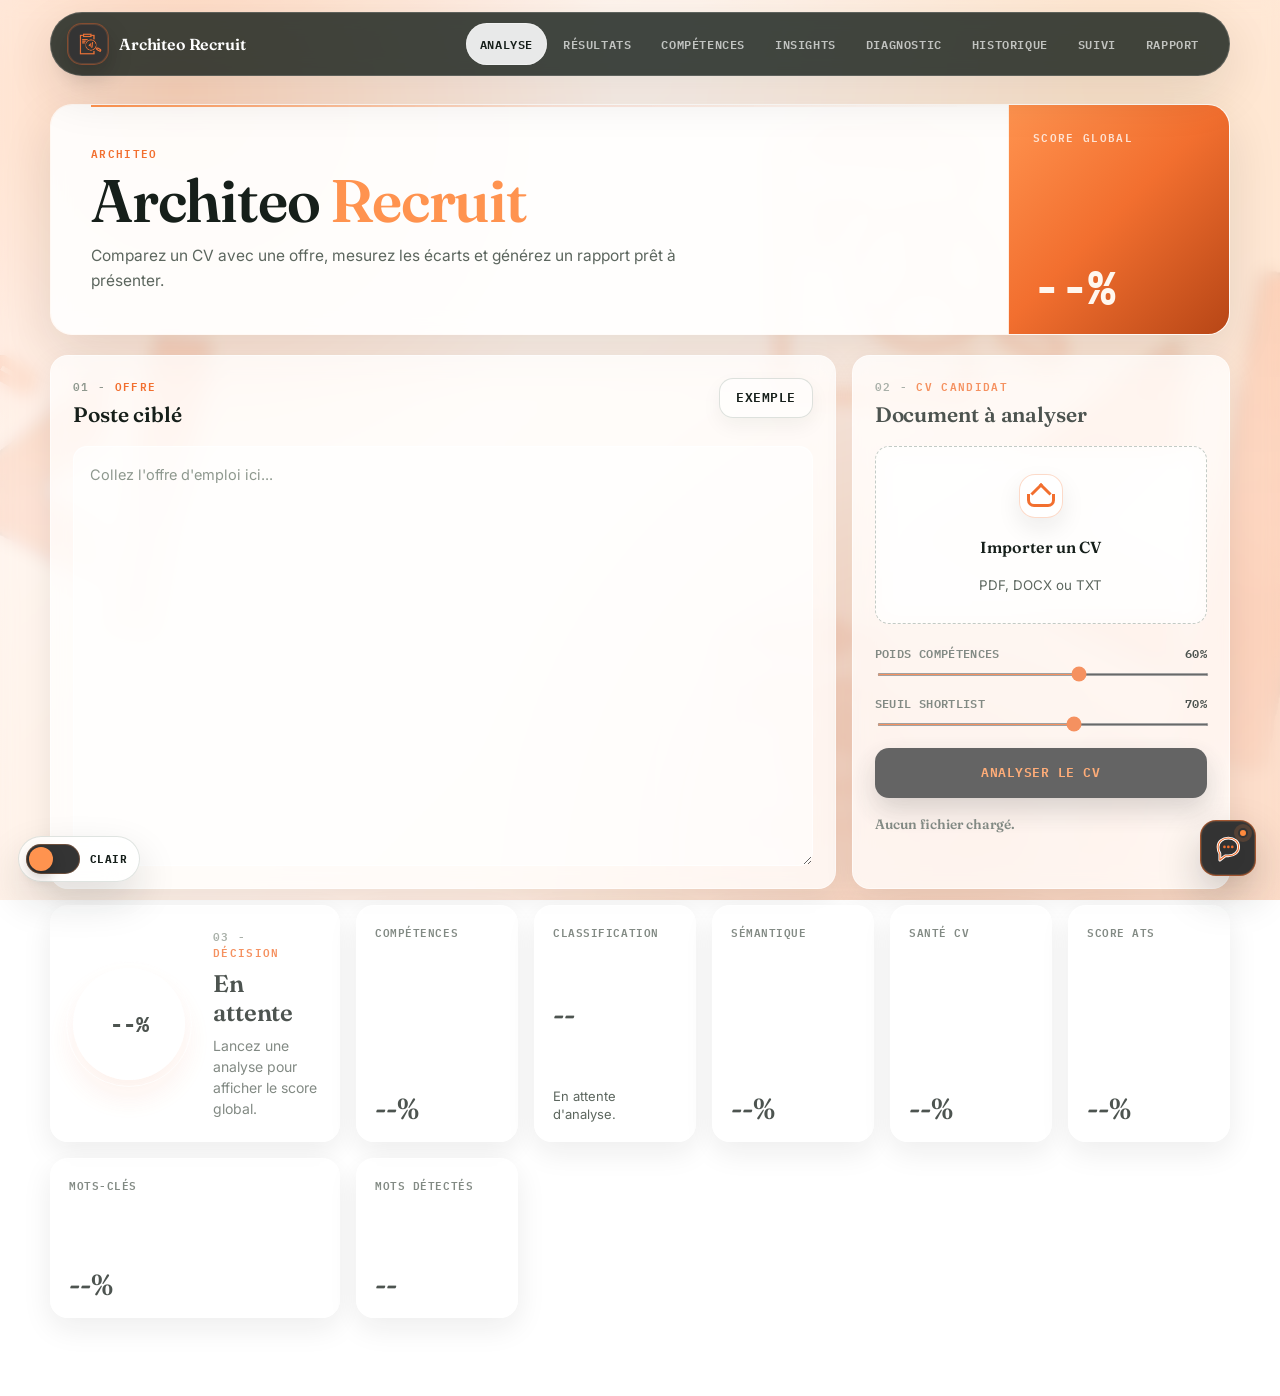
==== commit 0e5ee571: "secondd commiiiit" ====
--- a/app.html
+++ b/app.html
@@ -8,6 +8,7 @@
   <link rel="preconnect" href="https://fonts.gstatic.com" crossorigin>
   <link href="https://fonts.googleapis.com/css2?family=Fraunces:opsz,wght@9..144,500;9..144,600;9..144,700;9..144,900&family=IBM+Plex+Mono:wght@500;600;700&family=Inter:wght@400;500;600;700;800&display=swap" rel="stylesheet">
   <link rel="icon" href="/assets/tab-logo.jpeg" type="image/jpeg">
+  <script src="theme-toggle.js?v=theme-1"></script>
   <link rel="stylesheet" href="styles.css?v=dark-rag-1">
   <script src="script.js?v=dark-rag-1" defer></script>
 </head>
--- a/styles.css
+++ b/styles.css
@@ -104,6 +104,173 @@
   -webkit-backdrop-filter: blur(8px);
   backdrop-filter: blur(8px);
   background: rgba(255, 255, 255, 0.035);
+}
+
+:root[data-theme="dark"] body {
+  color: #f6f1ec;
+  background:
+    radial-gradient(circle at 14% 10%, rgba(255, 147, 79, 0.16), transparent 32%),
+    radial-gradient(circle at 86% 8%, rgba(255, 196, 127, 0.08), transparent 30%),
+    radial-gradient(circle at 72% 88%, rgba(183, 70, 22, 0.14), transparent 36%),
+    linear-gradient(135deg, #161514 0%, #20201e 52%, #2a211d 100%);
+}
+
+:root[data-theme="dark"] body::before {
+  background:
+    linear-gradient(rgba(255, 255, 255, 0.07) 1px, transparent 1px),
+    linear-gradient(90deg, rgba(255, 255, 255, 0.07) 1px, transparent 1px);
+  background-size: 44px 44px;
+}
+
+:root[data-theme="dark"] body::after {
+  background: rgba(0, 0, 0, 0.12);
+}
+
+:root[data-theme="dark"] .home-body::before,
+:root[data-theme="dark"] body.app-started::before {
+  opacity: 0.12;
+  mix-blend-mode: screen;
+}
+
+:root[data-theme="dark"] .welcome-screen::before,
+:root[data-theme="dark"] .panel,
+:root[data-theme="dark"] .score-card,
+:root[data-theme="dark"] .metric-card,
+:root[data-theme="dark"] .history-item,
+:root[data-theme="dark"] .tracking-item,
+:root[data-theme="dark"] .tracking-stat,
+:root[data-theme="dark"] .report-sheet,
+:root[data-theme="dark"] .welcome-history-link,
+:root[data-theme="dark"] .welcome-secondary,
+:root[data-theme="dark"] .welcome-proof span,
+:root[data-theme="dark"] .showcase-note,
+:root[data-theme="dark"] .showcase-tags span,
+:root[data-theme="dark"] .visual-card,
+:root[data-theme="dark"] .visual-grid-slab {
+  background-color: rgba(34, 34, 32, 0.72);
+  border-color: rgba(255, 255, 255, 0.14);
+  color: #f6f1ec;
+}
+
+:root[data-theme="dark"] .welcome-screen::before,
+:root[data-theme="dark"] .panel,
+:root[data-theme="dark"] .score-card,
+:root[data-theme="dark"] .metric-card,
+:root[data-theme="dark"] .history-item,
+:root[data-theme="dark"] .tracking-item,
+:root[data-theme="dark"] .report-sheet {
+  box-shadow: 0 24px 70px rgba(0, 0, 0, 0.32);
+}
+
+:root[data-theme="dark"] .welcome-content h1,
+:root[data-theme="dark"] .welcome-brand,
+:root[data-theme="dark"] .brand-text,
+:root[data-theme="dark"] h1,
+:root[data-theme="dark"] h2,
+:root[data-theme="dark"] h3,
+:root[data-theme="dark"] .paper-main strong,
+:root[data-theme="dark"] .history-main h3,
+:root[data-theme="dark"] .tracking-main h3,
+:root[data-theme="dark"] .report-metric strong {
+  color: #fff8f2;
+}
+
+:root[data-theme="dark"] .welcome-copy,
+:root[data-theme="dark"] .overview-text,
+:root[data-theme="dark"] .history-main p,
+:root[data-theme="dark"] .tracking-main p,
+:root[data-theme="dark"] .paper-main p,
+:root[data-theme="dark"] .report-empty p,
+:root[data-theme="dark"] .status,
+:root[data-theme="dark"] .empty-note {
+  color: rgba(246, 241, 236, 0.72);
+}
+
+:root[data-theme="dark"] .showcase-paper,
+:root[data-theme="dark"] .chatbot-popover,
+:root[data-theme="dark"] .chatbot-upload,
+:root[data-theme="dark"] .chatbot-conversation,
+:root[data-theme="dark"] .chat-box,
+:root[data-theme="dark"] .chat-message,
+:root[data-theme="dark"] .rag-library-item,
+:root[data-theme="dark"] .rag-result-card,
+:root[data-theme="dark"] textarea,
+:root[data-theme="dark"] input {
+  color: #fff8f2;
+  background: rgba(36, 36, 34, 0.86);
+  border-color: rgba(255, 255, 255, 0.16);
+}
+
+:root[data-theme="dark"] .ghost-btn,
+:root[data-theme="dark"] .nav-tab.is-active,
+:root[data-theme="dark"] .chip,
+:root[data-theme="dark"] .report-tag {
+  color: #fff8f2;
+  background: rgba(255, 255, 255, 0.1);
+  border-color: rgba(255, 255, 255, 0.16);
+}
+
+:root[data-theme="dark"] .topbar {
+  background: rgba(14, 14, 13, 0.88);
+  border-color: rgba(255, 255, 255, 0.16);
+}
+
+.theme-toggle {
+  position: fixed;
+  left: 18px;
+  bottom: 18px;
+  z-index: 80;
+  min-height: 44px;
+  display: inline-flex;
+  align-items: center;
+  gap: 10px;
+  padding: 7px 12px 7px 7px;
+  color: var(--ink);
+  background: rgba(255, 255, 255, 0.72);
+  border: 1px solid rgba(112, 133, 121, 0.22);
+  border-radius: 999px;
+  box-shadow: 0 18px 42px rgba(22, 31, 26, 0.14);
+  font-family: var(--font-mono);
+  font-size: 11px;
+  font-weight: 800;
+  letter-spacing: 0.04em;
+  text-transform: uppercase;
+  cursor: pointer;
+  -webkit-backdrop-filter: blur(16px) saturate(1.08);
+  backdrop-filter: blur(16px) saturate(1.08);
+}
+
+.theme-toggle-track {
+  width: 54px;
+  height: 30px;
+  position: relative;
+  display: inline-flex;
+  align-items: center;
+  padding: 3px;
+  background: var(--logo-bg);
+  border-radius: 999px;
+  box-shadow: inset 0 0 0 1px rgba(255, 147, 79, 0.28);
+}
+
+.theme-toggle-thumb {
+  width: 24px;
+  height: 24px;
+  display: block;
+  background: var(--orange-bright);
+  border-radius: 50%;
+  box-shadow: 0 6px 14px rgba(0, 0, 0, 0.22);
+  transform: translateX(0);
+  transition: transform 180ms ease, background 180ms ease;
+}
+
+.theme-toggle[aria-pressed="true"] {
+  color: #fff8f2;
+  background: rgba(25, 25, 24, 0.82);
+  border-color: rgba(255, 147, 79, 0.28);
+}
+
+.theme-toggle[aria-pressed="true"] .theme-toggle-thumb {
+  transform: translateX(24px);
 }
 
 body.app-started::before {
@@ -131,21 +298,17 @@
 
 .home-body::before {
   background:
-    url("/assets/architeo-recruite-logo.png") right -90px top 104px / clamp(360px, 48vw, 720px) auto no-repeat,
-    url("/assets/architeo-recruite-logo.png") left -160px top 48% / clamp(240px, 30vw, 430px) auto no-repeat,
-    url("/assets/architeo-recruite-logo.png") right 13% bottom -220px / clamp(260px, 36vw, 560px) auto no-repeat,
-    linear-gradient(rgba(255, 255, 255, 0.18) 1px, transparent 1px),
-    linear-gradient(90deg, rgba(255, 255, 255, 0.18) 1px, transparent 1px);
+    url("/assets/brand-mark-transparent.png") right -120px top 76px / clamp(420px, 46vw, 680px) auto no-repeat,
+    linear-gradient(rgba(255, 255, 255, 0.2) 1px, transparent 1px),
+    linear-gradient(90deg, rgba(255, 255, 255, 0.2) 1px, transparent 1px);
   background-size:
-    clamp(360px, 48vw, 720px) auto,
-    clamp(240px, 30vw, 430px) auto,
-    clamp(260px, 36vw, 560px) auto,
+    clamp(420px, 46vw, 680px) auto,
     44px 44px,
     44px 44px;
-  opacity: 0.22;
+  opacity: 0.18;
   mix-blend-mode: multiply;
-  -webkit-mask-image: linear-gradient(to bottom, rgba(0, 0, 0, 0.88), rgba(0, 0, 0, 0.58) 70%, transparent 100%);
-  mask-image: linear-gradient(to bottom, rgba(0, 0, 0, 0.88), rgba(0, 0, 0, 0.58) 70%, transparent 100%);
+  -webkit-mask-image: linear-gradient(to bottom, rgba(0, 0, 0, 0.82), rgba(0, 0, 0, 0.54) 68%, transparent 100%);
+  mask-image: linear-gradient(to bottom, rgba(0, 0, 0, 0.82), rgba(0, 0, 0, 0.54) 68%, transparent 100%);
 }
 
 .home-body::after {
@@ -177,14 +340,14 @@
   overflow: hidden;
   display: grid;
   align-items: center;
-  padding: clamp(32px, 7vw, 82px);
+  padding: clamp(22px, 4vw, 52px);
   isolation: isolate;
 }
 
 .home-body .welcome-screen {
   align-items: stretch;
   grid-template-rows: auto minmax(0, 1fr);
-  gap: clamp(28px, 4vw, 54px);
+  gap: clamp(22px, 3vw, 42px);
 }
 
 .welcome-screen::before {
@@ -193,10 +356,10 @@
   inset: clamp(16px, 3vw, 28px);
   z-index: -2;
   border: 1px solid rgba(255, 255, 255, 0.58);
-  border-radius: 34px;
+  border-radius: 30px;
   background:
-    linear-gradient(135deg, rgba(255, 255, 255, 0.72), rgba(255, 236, 222, 0.28)),
-    rgba(255, 255, 255, 0.22);
+    linear-gradient(135deg, rgba(255, 255, 255, 0.78), rgba(255, 236, 222, 0.34)),
+    rgba(255, 255, 255, 0.24);
   box-shadow: var(--shadow);
   -webkit-backdrop-filter: blur(10px) saturate(1.1);
   backdrop-filter: blur(10px) saturate(1.1);
@@ -214,7 +377,7 @@
 }
 
 .welcome-content {
-  width: min(760px, 100%);
+  width: min(690px, 100%);
   position: relative;
   z-index: 2;
   padding-left: clamp(0px, 2vw, 18px);
@@ -223,11 +386,12 @@
 .welcome-topline {
   position: relative;
   z-index: 3;
-  min-height: 58px;
+  min-height: 54px;
   display: flex;
   align-items: center;
   justify-content: space-between;
   gap: 16px;
+  padding: 0 clamp(0px, 1vw, 12px);
 }
 
 .welcome-brand,
@@ -244,6 +408,17 @@
   font-family: var(--font-display);
   font-size: 17px;
   font-weight: 700;
+}
+
+.welcome-brand strong {
+  color: var(--orange-bright);
+  font-weight: 700;
+}
+
+.welcome-top-actions {
+  display: inline-flex;
+  align-items: center;
+  gap: 8px;
 }
 
 .welcome-history-link,
@@ -269,9 +444,11 @@
   position: relative;
   z-index: 2;
   display: grid;
-  grid-template-columns: minmax(0, 1fr) minmax(320px, 440px);
+  grid-template-columns: minmax(0, 0.94fr) minmax(460px, 0.9fr);
   align-items: center;
-  gap: clamp(28px, 6vw, 80px);
+  gap: clamp(34px, 5vw, 78px);
+  width: min(1240px, 100%);
+  margin: 0 auto;
 }
 
 .welcome-kicker {
@@ -285,7 +462,7 @@
 }
 
 .welcome-content h1 {
-  max-width: 820px;
+  max-width: 760px;
   margin-bottom: 18px;
   color: var(--ink);
   font-size: clamp(48px, 8vw, 92px);
@@ -300,7 +477,7 @@
 }
 
 .welcome-copy {
-  max-width: 560px;
+  max-width: 600px;
   margin-bottom: 28px;
   color: var(--muted);
   font-family: var(--font-body);
@@ -348,7 +525,7 @@
 }
 
 .welcome-proof {
-  max-width: 560px;
+  max-width: 600px;
   margin-top: 28px;
   display: grid;
   grid-template-columns: repeat(4, minmax(0, 1fr));
@@ -374,16 +551,39 @@
 
 .welcome-dashboard {
   min-width: 0;
-  padding: clamp(18px, 3vw, 26px);
-  display: grid;
-  gap: 18px;
+  position: relative;
+  padding: clamp(18px, 3vw, 28px);
+  display: grid;
+  gap: 16px;
   color: var(--text);
-  background: rgba(255, 255, 255, 0.58);
+  background:
+    linear-gradient(180deg, rgba(255, 255, 255, 0.72), rgba(255, 247, 242, 0.6)),
+    rgba(255, 255, 255, 0.58);
   border: 1px solid rgba(255, 255, 255, 0.68);
-  border-radius: 28px;
+  border-radius: 24px;
   box-shadow: var(--shadow);
   -webkit-backdrop-filter: blur(24px) saturate(1.16);
   backdrop-filter: blur(24px) saturate(1.16);
+  overflow: hidden;
+}
+
+.welcome-dashboard::before {
+  content: "";
+  position: absolute;
+  inset: 0;
+  pointer-events: none;
+  border-radius: inherit;
+  background:
+    linear-gradient(90deg, rgba(242, 111, 47, 0.16), transparent 38%),
+    linear-gradient(rgba(22, 31, 26, 0.045) 1px, transparent 1px),
+    linear-gradient(90deg, rgba(22, 31, 26, 0.045) 1px, transparent 1px);
+  background-size: auto, 26px 26px, 26px 26px;
+  opacity: 0.72;
+}
+
+.welcome-dashboard > * {
+  position: relative;
+  z-index: 1;
 }
 
 .welcome-brand-art {
@@ -397,6 +597,396 @@
   box-shadow: 0 20px 46px rgba(22, 31, 26, 0.16);
 }
 
+.welcome-showcase {
+  width: min(590px, 100%);
+  min-height: clamp(560px, 58vw, 690px);
+  position: relative;
+  display: grid;
+  place-items: center;
+  justify-self: end;
+  isolation: isolate;
+}
+
+.welcome-showcase::before {
+  content: "";
+  position: absolute;
+  width: min(560px, 96%);
+  aspect-ratio: 1;
+  background:
+    radial-gradient(circle at 48% 46%, rgba(255, 147, 79, 0.3), transparent 56%),
+    linear-gradient(135deg, rgba(255, 255, 255, 0.32), rgba(255, 240, 232, 0.16));
+  border: 1px solid rgba(255, 255, 255, 0.44);
+  border-radius: 50%;
+  box-shadow: 0 30px 80px rgba(22, 31, 26, 0.13);
+  z-index: -2;
+}
+
+.welcome-showcase::after {
+  content: "";
+  position: absolute;
+  width: 64%;
+  height: 82%;
+  right: -6%;
+  top: 9%;
+  z-index: -3;
+  border: 1px solid rgba(255, 255, 255, 0.38);
+  border-radius: 34px;
+  background:
+    linear-gradient(rgba(52, 52, 52, 0.045) 1px, transparent 1px),
+    linear-gradient(90deg, rgba(52, 52, 52, 0.045) 1px, transparent 1px),
+    rgba(255, 255, 255, 0.18);
+  background-size: 30px 30px;
+  transform: rotate(5deg);
+  box-shadow: var(--shadow-soft);
+  -webkit-backdrop-filter: blur(12px) saturate(1.06);
+  backdrop-filter: blur(12px) saturate(1.06);
+}
+
+.showcase-folder {
+  width: min(500px, 92%);
+  min-height: 390px;
+  position: relative;
+  padding: 68px 32px 30px;
+  background:
+    linear-gradient(145deg, rgba(52, 52, 52, 0.96), rgba(35, 35, 35, 0.92)),
+    var(--logo-bg);
+  border: 1px solid rgba(255, 147, 79, 0.42);
+  border-radius: 30px;
+  box-shadow: 0 34px 86px rgba(52, 52, 52, 0.24);
+  transform: rotate(-3deg);
+}
+
+.folder-tab {
+  min-height: 46px;
+  position: absolute;
+  left: 32px;
+  top: -21px;
+  padding: 0 22px;
+  display: inline-flex;
+  align-items: center;
+  color: var(--logo-bg);
+  background: var(--orange-bright);
+  border-radius: 16px 16px 8px 8px;
+  font-family: var(--font-mono);
+  font-size: 12px;
+  font-weight: 800;
+  letter-spacing: 0.05em;
+  text-transform: uppercase;
+  box-shadow: 0 16px 30px rgba(242, 111, 47, 0.22);
+}
+
+.showcase-paper {
+  position: absolute;
+  background: rgba(255, 250, 247, 0.94);
+  border: 1px solid rgba(255, 255, 255, 0.72);
+  border-radius: 22px;
+  box-shadow: 0 22px 50px rgba(22, 31, 26, 0.16);
+}
+
+.paper-main {
+  inset: 58px 34px 30px;
+  padding: 30px;
+  display: grid;
+  align-content: start;
+  gap: 15px;
+}
+
+.paper-main::before,
+.paper-main::after {
+  content: "";
+  display: block;
+  height: 14px;
+  border-radius: 999px;
+  background: linear-gradient(90deg, rgba(242, 111, 47, 0.82), rgba(242, 111, 47, 0.18));
+}
+
+.paper-main::after {
+  width: 72%;
+  background: linear-gradient(90deg, rgba(52, 52, 52, 0.28), rgba(52, 52, 52, 0.08));
+}
+
+.paper-main span {
+  width: 66px;
+  height: 66px;
+  display: grid;
+  place-items: center;
+  color: var(--orange-bright);
+  background: var(--logo-bg);
+  border-radius: 18px;
+  font-family: var(--font-mono);
+  font-size: 14px;
+  font-weight: 800;
+  letter-spacing: 0.08em;
+}
+
+.paper-main strong {
+  color: var(--ink);
+  font-family: var(--font-display);
+  font-size: 34px;
+  line-height: 1;
+}
+
+.paper-main p {
+  margin: 0;
+  color: var(--muted);
+  font-family: var(--font-body);
+  font-size: 15px;
+  line-height: 1.48;
+}
+
+.paper-back {
+  width: 76%;
+  height: 76%;
+  right: 12px;
+  top: 30px;
+  z-index: -1;
+  transform: rotate(7deg);
+  opacity: 0.72;
+}
+
+.showcase-lens {
+  width: 158px;
+  height: 158px;
+  position: absolute;
+  right: clamp(-12px, 2vw, 18px);
+  top: 23%;
+  border: 16px solid var(--orange-bright);
+  border-radius: 50%;
+  box-shadow: 0 26px 56px rgba(242, 111, 47, 0.22);
+  transform: rotate(-12deg);
+}
+
+.showcase-lens::after {
+  content: "";
+  width: 88px;
+  height: 22px;
+  position: absolute;
+  right: -72px;
+  bottom: 4px;
+  background: var(--orange-bright);
+  border-radius: 999px;
+  transform: rotate(38deg);
+  transform-origin: left center;
+}
+
+.showcase-note {
+  min-height: 52px;
+  position: absolute;
+  display: inline-flex;
+  align-items: center;
+  padding: 0 18px;
+  color: var(--ink);
+  background: rgba(255, 255, 255, 0.74);
+  border: 1px solid rgba(255, 255, 255, 0.76);
+  border-radius: 17px;
+  box-shadow: var(--shadow-sm);
+  font-family: var(--font-mono);
+  font-size: 12.5px;
+  font-weight: 800;
+  letter-spacing: 0.04em;
+  text-transform: uppercase;
+  -webkit-backdrop-filter: blur(14px) saturate(1.08);
+  backdrop-filter: blur(14px) saturate(1.08);
+}
+
+.note-rh {
+  left: -4%;
+  top: 20%;
+  transform: rotate(-6deg);
+}
+
+.note-tech {
+  right: -2%;
+  bottom: 25%;
+  transform: rotate(5deg);
+}
+
+.note-next {
+  left: 4%;
+  bottom: 10%;
+  transform: rotate(4deg);
+}
+
+.showcase-tags {
+  position: absolute;
+  right: 3%;
+  bottom: 2%;
+  display: flex;
+  flex-wrap: wrap;
+  justify-content: flex-end;
+  gap: 8px;
+}
+
+.showcase-tags span {
+  padding: 9px 12px;
+  color: var(--pine-dark);
+  background: rgba(255, 255, 255, 0.6);
+  border: 1px solid rgba(242, 111, 47, 0.2);
+  border-radius: 999px;
+  box-shadow: 0 12px 28px rgba(22, 31, 26, 0.08);
+  font-family: var(--font-mono);
+  font-size: 12px;
+  font-weight: 800;
+  text-transform: uppercase;
+  -webkit-backdrop-filter: blur(14px);
+  backdrop-filter: blur(14px);
+}
+
+.dashboard-top,
+.dashboard-candidate {
+  min-width: 0;
+  display: grid;
+  gap: 12px;
+}
+
+.dashboard-top {
+  grid-template-columns: minmax(0, 1fr) 96px;
+  align-items: center;
+}
+
+.dashboard-top span,
+.dashboard-candidate span,
+.dashboard-bar-row span {
+  color: var(--muted);
+  font-family: var(--font-mono);
+  font-size: 11px;
+  font-weight: 800;
+  letter-spacing: 0.06em;
+  text-transform: uppercase;
+}
+
+.dashboard-top strong {
+  display: block;
+  margin-top: 5px;
+  color: var(--ink);
+  font-family: var(--font-display);
+  font-size: clamp(28px, 3vw, 40px);
+  line-height: 1;
+}
+
+.dashboard-score-bubble {
+  width: 92px;
+  height: 92px;
+  display: grid;
+  place-items: center;
+  color: var(--orange-bright);
+  background: var(--logo-bg);
+  border: 1px solid rgba(255, 147, 79, 0.42);
+  border-radius: 22px;
+  box-shadow: 0 18px 40px rgba(52, 52, 52, 0.2);
+}
+
+.dashboard-score-bubble span {
+  color: inherit;
+  font-family: var(--font-display);
+  font-size: 32px;
+  font-weight: 700;
+  letter-spacing: 0;
+}
+
+.dashboard-candidate {
+  grid-template-columns: 58px minmax(0, 1fr);
+  align-items: center;
+  padding: 14px;
+  background: rgba(255, 255, 255, 0.58);
+  border: 1px solid rgba(255, 255, 255, 0.72);
+  border-radius: var(--radius-sm);
+}
+
+.dashboard-avatar {
+  width: 58px;
+  height: 58px;
+  display: grid;
+  place-items: center;
+  color: var(--orange-bright);
+  background: var(--logo-bg);
+  border-radius: 17px;
+  font-family: var(--font-mono);
+  font-size: 13px;
+  font-weight: 800;
+  letter-spacing: 0.08em;
+}
+
+.dashboard-candidate strong {
+  display: block;
+  margin-top: 4px;
+  color: var(--ink);
+  font-family: var(--font-display);
+  font-size: 24px;
+  line-height: 1;
+}
+
+.dashboard-candidate p {
+  margin: 7px 0 0;
+  color: var(--muted);
+  font-family: var(--font-body);
+  font-size: 13.5px;
+  line-height: 1.45;
+}
+
+.dashboard-bar-row {
+  min-width: 0;
+  display: grid;
+  grid-template-columns: 96px minmax(0, 1fr) 42px;
+  align-items: center;
+  gap: 10px;
+}
+
+.dashboard-bar-row i {
+  height: 10px;
+  display: block;
+  overflow: hidden;
+  background: rgba(112, 133, 121, 0.15);
+  border-radius: 999px;
+}
+
+.dashboard-bar-row i::before {
+  content: "";
+  display: block;
+  width: var(--bar);
+  height: 100%;
+  background: var(--brand-gradient);
+  border-radius: inherit;
+}
+
+.dashboard-bar-row em {
+  color: var(--ink);
+  font-family: var(--font-mono);
+  font-size: 12px;
+  font-style: normal;
+  font-weight: 800;
+  text-align: right;
+}
+
+.dashboard-pipeline {
+  display: grid;
+  grid-template-columns: repeat(4, minmax(0, 1fr));
+  gap: 8px;
+}
+
+.dashboard-pipeline span {
+  min-height: 42px;
+  display: grid;
+  place-items: center;
+  padding: 8px;
+  color: var(--ink);
+  background: rgba(255, 255, 255, 0.58);
+  border: 1px solid rgba(242, 111, 47, 0.18);
+  border-radius: 14px;
+  font-family: var(--font-mono);
+  font-size: 10.5px;
+  font-weight: 800;
+  letter-spacing: 0.03em;
+  text-align: center;
+  text-transform: uppercase;
+}
+
+.dashboard-pipeline span.is-active {
+  color: var(--orange-bright);
+  background: var(--logo-bg);
+  border-color: rgba(255, 147, 79, 0.42);
+}
+
 .dashboard-head {
   display: flex;
   align-items: flex-start;
@@ -427,7 +1017,7 @@
   gap: 10px;
 }
 
-.dashboard-bars span {
+.dashboard-bars > span {
   height: 13px;
   border-radius: 999px;
   background:
@@ -485,60 +1075,253 @@
   pointer-events: none;
 }
 
-.welcome-panel {
+.visual-ribbon,
+.visual-card,
+.visual-score-badge,
+.visual-keyword-cloud {
   position: absolute;
-  border: 1px solid rgba(255, 255, 255, 0.62);
-  border-radius: 24px;
-  background: rgba(255, 255, 255, 0.44);
-  box-shadow: var(--shadow-soft);
   -webkit-backdrop-filter: blur(18px) saturate(1.12);
   backdrop-filter: blur(18px) saturate(1.12);
 }
 
-.welcome-panel::before,
-.welcome-panel::after {
+.visual-ribbon {
+  height: 120px;
+  border: 1px solid rgba(255, 255, 255, 0.42);
+  background:
+    repeating-linear-gradient(90deg, rgba(255, 147, 79, 0.18) 0 18px, transparent 18px 32px),
+    rgba(255, 255, 255, 0.16);
+  box-shadow: var(--shadow-soft);
+}
+
+.visual-ribbon.ribbon-a {
+  width: min(660px, 54vw);
+  right: -160px;
+  top: 16%;
+  transform: rotate(-16deg);
+}
+
+.visual-ribbon.ribbon-b {
+  width: min(560px, 48vw);
+  left: 44%;
+  bottom: 9%;
+  transform: rotate(14deg);
+  opacity: 0.68;
+}
+
+.visual-card {
+  border: 1px solid rgba(255, 255, 255, 0.62);
+  border-radius: 22px;
+  background: rgba(255, 255, 255, 0.52);
+  box-shadow: var(--shadow-soft);
+}
+
+.cv-scan-card {
+  width: min(310px, 28vw);
+  min-height: 230px;
+  right: clamp(34px, 11vw, 150px);
+  top: 15%;
+  padding: 22px;
+  display: grid;
+  gap: 15px;
+  transform: rotate(5deg);
+}
+
+.scan-label {
+  width: 54px;
+  height: 54px;
+  display: grid;
+  place-items: center;
+  color: var(--orange-bright);
+  background: var(--logo-bg);
+  border: 1px solid rgba(255, 147, 79, 0.36);
+  border-radius: 16px;
+  font-family: var(--font-mono);
+  font-size: 13px;
+  font-weight: 800;
+  letter-spacing: 0.08em;
+}
+
+.scan-lines {
+  display: grid;
+  gap: 9px;
+}
+
+.scan-lines i {
+  height: 12px;
+  display: block;
+  border-radius: 999px;
+  background:
+    linear-gradient(90deg, rgba(242, 111, 47, 0.92) 0 var(--line), rgba(255, 255, 255, 0.62) var(--line) 100%);
+  box-shadow: inset 0 0 0 1px rgba(242, 111, 47, 0.08);
+}
+
+.scan-lines i:nth-child(1) {
+  --line: 88%;
+}
+
+.scan-lines i:nth-child(2) {
+  --line: 70%;
+}
+
+.scan-lines i:nth-child(3) {
+  --line: 52%;
+}
+
+.scan-lines i:nth-child(4) {
+  --line: 76%;
+}
+
+.scan-window {
+  min-height: 74px;
+  border: 1px dashed rgba(242, 111, 47, 0.42);
+  border-radius: 18px;
+  background:
+    linear-gradient(90deg, transparent 0 42%, rgba(255, 147, 79, 0.24) 42% 48%, transparent 48% 100%),
+    linear-gradient(180deg, rgba(255, 255, 255, 0.52), rgba(255, 240, 232, 0.72));
+}
+
+.pipeline-card {
+  width: min(430px, 38vw);
+  right: clamp(70px, 14vw, 210px);
+  bottom: 13%;
+  padding: 15px;
+  display: grid;
+  grid-template-columns: repeat(4, minmax(0, 1fr));
+  gap: 8px;
+  transform: rotate(-3deg);
+}
+
+.pipeline-card span {
+  min-height: 42px;
+  display: grid;
+  place-items: center;
+  color: var(--ink);
+  background: rgba(255, 255, 255, 0.58);
+  border: 1px solid rgba(242, 111, 47, 0.2);
+  border-radius: 14px;
+  font-family: var(--font-mono);
+  font-size: 11px;
+  font-weight: 800;
+  letter-spacing: 0.03em;
+  text-align: center;
+  text-transform: uppercase;
+}
+
+.pipeline-card span:first-child {
+  color: var(--orange-bright);
+  background: var(--logo-bg);
+  border-color: rgba(255, 147, 79, 0.42);
+}
+
+.visual-score-badge {
+  width: 138px;
+  height: 138px;
+  right: clamp(28px, 6vw, 86px);
+  bottom: 31%;
+  display: grid;
+  place-items: center;
+  align-content: center;
+  color: var(--orange-bright);
+  background:
+    conic-gradient(from -20deg, var(--orange-bright) 0 82%, rgba(255, 255, 255, 0.56) 82% 100%);
+  border: 1px solid rgba(255, 255, 255, 0.72);
+  border-radius: 28px;
+  box-shadow: var(--shadow-soft);
+  transform: rotate(7deg);
+}
+
+.visual-score-badge::before {
   content: "";
   position: absolute;
-  left: 22px;
-  right: 22px;
+  inset: 10px;
+  background: var(--logo-bg);
+  border-radius: 22px;
+}
+
+.visual-score-badge span,
+.visual-score-badge strong {
+  position: relative;
+  z-index: 1;
+}
+
+.visual-score-badge span {
+  font-family: var(--font-mono);
+  font-size: 11px;
+  font-weight: 800;
+  letter-spacing: 0.08em;
+  text-transform: uppercase;
+}
+
+.visual-score-badge strong {
+  font-family: var(--font-display);
+  font-size: 42px;
+  line-height: 0.95;
+}
+
+.visual-keyword-cloud {
+  left: clamp(44px, 6vw, 96px);
+  bottom: 12%;
+  max-width: 330px;
+  display: flex;
+  flex-wrap: wrap;
+  gap: 8px;
+}
+
+.visual-keyword-cloud span {
+  padding: 9px 12px;
+  color: var(--pine-dark);
+  background: rgba(255, 255, 255, 0.58);
+  border: 1px solid rgba(242, 111, 47, 0.24);
   border-radius: 999px;
-  background: rgba(22, 31, 26, 0.12);
-}
-
-.welcome-panel::before {
-  top: 24px;
-  height: 12px;
-}
-
-.welcome-panel::after {
-  top: 52px;
-  height: 46px;
-  background: linear-gradient(90deg, rgba(255, 147, 79, 0.82) 0 42%, rgba(255, 231, 215, 0.86) 42% 100%);
-}
-
-.welcome-panel.panel-a {
-  width: min(340px, 32vw);
-  height: 210px;
-  right: clamp(36px, 8vw, 110px);
+  box-shadow: 0 12px 28px rgba(22, 31, 26, 0.08);
+  font-family: var(--font-mono);
+  font-size: 12px;
+  font-weight: 800;
+  text-transform: uppercase;
+}
+
+.home-body .visual-ribbon {
+  height: 76px;
+  opacity: 0.58;
+  border-color: rgba(255, 255, 255, 0.36);
+  background:
+    repeating-linear-gradient(90deg, rgba(255, 147, 79, 0.16) 0 16px, transparent 16px 34px),
+    rgba(255, 255, 255, 0.12);
+}
+
+.home-body .visual-ribbon.ribbon-a {
+  width: min(760px, 58vw);
+  right: -190px;
   top: 18%;
+  transform: rotate(-14deg);
+}
+
+.home-body .visual-ribbon.ribbon-b {
+  width: min(640px, 50vw);
+  left: 46%;
+  bottom: 13%;
+  transform: rotate(11deg);
+  opacity: 0.38;
+}
+
+.visual-grid-slab {
+  position: absolute;
+  width: min(470px, 36vw);
+  height: min(430px, 42vw);
+  right: clamp(18px, 5vw, 84px);
+  top: 20%;
+  border: 1px solid rgba(255, 255, 255, 0.42);
+  border-radius: 28px;
+  background:
+    linear-gradient(rgba(52, 52, 52, 0.06) 1px, transparent 1px),
+    linear-gradient(90deg, rgba(52, 52, 52, 0.06) 1px, transparent 1px),
+    rgba(255, 255, 255, 0.2);
+  background-size: 28px 28px;
+  box-shadow: var(--shadow-soft);
+  opacity: 0.52;
   transform: rotate(4deg);
-}
-
-.welcome-panel.panel-b {
-  width: min(280px, 28vw);
-  height: 180px;
-  right: clamp(30px, 14vw, 210px);
-  bottom: 17%;
-  transform: rotate(-5deg);
-}
-
-.welcome-panel.panel-c {
-  width: min(230px, 22vw);
-  height: 150px;
-  right: clamp(24px, 4vw, 70px);
-  bottom: 31%;
-  transform: rotate(2deg);
-  opacity: 0.78;
+  -webkit-backdrop-filter: blur(14px) saturate(1.08);
+  backdrop-filter: blur(14px) saturate(1.08);
 }
 
 /* ---------- Topbar: folder spine ---------- */
@@ -2678,30 +3461,88 @@
   .welcome-layout {
     grid-template-columns: 1fr;
     align-content: center;
-  }
-
-  .welcome-dashboard {
-    width: min(100%, 520px);
-  }
-
-  .welcome-panel.panel-a {
-    width: 260px;
-    height: 170px;
-    right: -60px;
-    top: 14%;
-    opacity: 0.68;
-  }
-
-  .welcome-panel.panel-b {
-    width: 220px;
-    height: 150px;
+    gap: 28px;
+  }
+
+  .welcome-showcase {
+    width: min(100%, 560px);
+    justify-self: center;
+  }
+
+  .welcome-showcase {
+    min-height: 500px;
+  }
+
+  .welcome-top-actions {
+    flex-wrap: wrap;
+    justify-content: flex-end;
+  }
+
+  .visual-ribbon.ribbon-a {
+    width: 420px;
+    right: -180px;
+    top: 12%;
+  }
+
+  .visual-ribbon.ribbon-b,
+  .pipeline-card {
+    display: none;
+  }
+
+  .visual-grid-slab {
+    width: 310px;
+    height: 310px;
+    right: -80px;
+    top: 16%;
+    opacity: 0.34;
+  }
+
+  .cv-scan-card {
+    width: 250px;
+    right: -82px;
+    top: 17%;
+    opacity: 0.78;
+  }
+
+  .visual-score-badge {
+    width: 112px;
+    height: 112px;
     right: 28px;
     bottom: 10%;
-    opacity: 0.58;
-  }
-
-  .welcome-panel.panel-c {
-    display: none;
+    opacity: 0.82;
+  }
+
+  .visual-score-badge strong {
+    font-size: 34px;
+  }
+
+  .visual-keyword-cloud {
+    left: 28px;
+    bottom: 8%;
+    max-width: 260px;
+    opacity: 0.72;
+  }
+
+  .showcase-folder {
+    width: min(430px, 88%);
+    min-height: 340px;
+    padding: 58px 26px 24px;
+  }
+
+  .showcase-lens {
+    width: 128px;
+    height: 128px;
+    right: 0;
+    top: 21%;
+    border-width: 13px;
+  }
+
+  .note-rh {
+    left: 3%;
+  }
+
+  .note-tech {
+    right: 3%;
   }
 
   .topbar {
@@ -2783,6 +3624,16 @@
     flex-direction: column;
   }
 
+  .welcome-top-actions,
+  .welcome-history-link {
+    width: 100%;
+  }
+
+  .welcome-top-actions {
+    display: grid;
+    grid-template-columns: repeat(3, minmax(0, 1fr));
+  }
+
   .welcome-actions,
   .welcome-secondary {
     width: 100%;
@@ -2791,6 +3642,113 @@
   .welcome-proof,
   .dashboard-card-row {
     grid-template-columns: repeat(2, minmax(0, 1fr));
+  }
+
+  .cv-scan-card {
+    width: 190px;
+    min-height: 170px;
+    right: -96px;
+    top: 18%;
+    padding: 16px;
+    opacity: 0.34;
+  }
+
+  .scan-label {
+    width: 44px;
+    height: 44px;
+  }
+
+  .scan-lines i {
+    height: 9px;
+  }
+
+  .scan-window {
+    min-height: 52px;
+  }
+
+  .visual-score-badge,
+  .visual-keyword-cloud,
+  .visual-grid-slab {
+    display: none;
+  }
+
+  .welcome-showcase {
+    min-height: 420px;
+    width: 100%;
+  }
+
+  .showcase-folder {
+    width: min(310px, 88%);
+    min-height: 270px;
+    padding: 48px 18px 18px;
+    transform: rotate(-2deg);
+  }
+
+  .folder-tab {
+    left: 18px;
+    min-height: 36px;
+    font-size: 10.5px;
+  }
+
+  .paper-main {
+    inset: 40px 20px 20px;
+    padding: 18px;
+  }
+
+  .paper-main strong {
+    font-size: 23px;
+  }
+
+  .showcase-lens {
+    width: 90px;
+    height: 90px;
+    right: -12px;
+    top: 18%;
+    border-width: 10px;
+    opacity: 0.78;
+  }
+
+  .showcase-lens::after {
+    width: 52px;
+    height: 14px;
+    right: -42px;
+  }
+
+  .showcase-note {
+    min-height: 40px;
+    padding: 0 12px;
+    font-size: 10px;
+  }
+
+  .note-rh {
+    left: 0;
+    top: 12%;
+  }
+
+  .note-tech {
+    right: 0;
+    bottom: 22%;
+  }
+
+  .note-next,
+  .showcase-tags {
+    display: none;
+  }
+
+  .dashboard-top,
+  .dashboard-candidate,
+  .dashboard-bar-row,
+  .dashboard-pipeline {
+    grid-template-columns: 1fr;
+  }
+
+  .dashboard-score-bubble {
+    width: 100%;
+    height: 74px;
+  }
+
+  .dashboard-bar-row em {
+    text-align: left;
   }
 
   .topbar-inner,
@@ -2935,3 +3893,356 @@
     text-align: left;
   }
 }
+
+/* ---------- Dark mode final pass ---------- */
+:root[data-theme="dark"] {
+  --paper: #171615;
+  --paper-line: rgba(255, 255, 255, 0.07);
+  --surface: rgba(35, 35, 33, 0.86);
+  --surface-alt: rgba(43, 42, 39, 0.82);
+  --ink: #fff8f2;
+  --text: #fff8f2;
+  --muted: rgba(246, 241, 236, 0.72);
+  --faint: rgba(246, 241, 236, 0.48);
+  --line: rgba(255, 255, 255, 0.14);
+  --line-strong: rgba(255, 147, 79, 0.28);
+  --pine-dark: #ffb386;
+  --pine-tint: rgba(255, 147, 79, 0.14);
+  --indigo-tint: rgba(133, 146, 210, 0.16);
+  --amber-tint: rgba(255, 190, 105, 0.16);
+  --red-tint: rgba(255, 135, 135, 0.16);
+  --success-tint: rgba(34, 197, 94, 0.14);
+  --success-dark: #86efac;
+  --success-line: rgba(134, 239, 172, 0.26);
+  --glass: rgba(35, 35, 33, 0.76);
+  --glass-strong: rgba(28, 28, 26, 0.86);
+  --shadow-sm: 0 10px 30px rgba(0, 0, 0, 0.24);
+  --shadow-soft: 0 18px 50px rgba(0, 0, 0, 0.3);
+  --shadow: 0 28px 80px rgba(0, 0, 0, 0.38);
+}
+
+:root[data-theme="dark"] body {
+  color: var(--text);
+  background:
+    radial-gradient(circle at 14% 10%, rgba(255, 147, 79, 0.16), transparent 32%),
+    radial-gradient(circle at 86% 8%, rgba(255, 196, 127, 0.08), transparent 30%),
+    radial-gradient(circle at 72% 88%, rgba(183, 70, 22, 0.12), transparent 36%),
+    linear-gradient(135deg, #151412 0%, #1d1d1a 52%, #29201c 100%);
+}
+
+:root[data-theme="dark"] body::before {
+  background:
+    linear-gradient(rgba(255, 255, 255, 0.06) 1px, transparent 1px),
+    linear-gradient(90deg, rgba(255, 255, 255, 0.06) 1px, transparent 1px);
+  background-size: 44px 44px;
+  opacity: 0.7;
+  mix-blend-mode: normal;
+}
+
+:root[data-theme="dark"] body::after {
+  background: rgba(0, 0, 0, 0.16);
+}
+
+:root[data-theme="dark"] .home-body::before,
+:root[data-theme="dark"] body.app-started::before {
+  opacity: 0.11;
+  mix-blend-mode: screen;
+}
+
+:root[data-theme="dark"] .welcome-screen::before,
+:root[data-theme="dark"] .overview,
+:root[data-theme="dark"] .panel,
+:root[data-theme="dark"] .score-card,
+:root[data-theme="dark"] .metric-card,
+:root[data-theme="dark"] .history-item,
+:root[data-theme="dark"] .history-empty,
+:root[data-theme="dark"] .tracking-item,
+:root[data-theme="dark"] .tracking-stat,
+:root[data-theme="dark"] .report-sheet,
+:root[data-theme="dark"] .chatbot-popover,
+:root[data-theme="dark"] .chatbot-upload,
+:root[data-theme="dark"] .chatbot-conversation,
+:root[data-theme="dark"] .chat-box,
+:root[data-theme="dark"] .rag-library-item,
+:root[data-theme="dark"] .rag-result-card,
+:root[data-theme="dark"] .chat-message,
+:root[data-theme="dark"] .rag-empty-state,
+:root[data-theme="dark"] .welcome-history-link,
+:root[data-theme="dark"] .welcome-secondary,
+:root[data-theme="dark"] .welcome-proof span,
+:root[data-theme="dark"] .showcase-note,
+:root[data-theme="dark"] .showcase-paper,
+:root[data-theme="dark"] .showcase-tags span,
+:root[data-theme="dark"] .visual-grid-slab,
+:root[data-theme="dark"] .dashboard-card-row div,
+:root[data-theme="dark"] .dashboard-candidate,
+:root[data-theme="dark"] .tracking-notes textarea {
+  color: var(--text);
+  background: var(--surface);
+  border-color: var(--line);
+  box-shadow: var(--shadow-sm);
+}
+
+:root[data-theme="dark"] .welcome-screen::before,
+:root[data-theme="dark"] .overview,
+:root[data-theme="dark"] .panel,
+:root[data-theme="dark"] .score-card,
+:root[data-theme="dark"] .metric-card,
+:root[data-theme="dark"] .report-sheet,
+:root[data-theme="dark"] .chatbot-popover {
+  background:
+    linear-gradient(135deg, rgba(42, 41, 38, 0.9), rgba(31, 30, 28, 0.8)),
+    var(--surface);
+}
+
+:root[data-theme="dark"] .overview-copy,
+:root[data-theme="dark"] textarea,
+:root[data-theme="dark"] input,
+:root[data-theme="dark"] .upload-zone,
+:root[data-theme="dark"] .control-group input,
+:root[data-theme="dark"] .rag-upload-zone,
+:root[data-theme="dark"] .rag-selected-file,
+:root[data-theme="dark"] .report-metric,
+:root[data-theme="dark"] .tracking-stage-options .stage-option {
+  color: var(--text);
+  background: var(--surface-alt);
+  border-color: var(--line);
+}
+
+:root[data-theme="dark"] h1,
+:root[data-theme="dark"] h2,
+:root[data-theme="dark"] h3,
+:root[data-theme="dark"] .welcome-brand,
+:root[data-theme="dark"] .brand-text,
+:root[data-theme="dark"] .paper-main strong,
+:root[data-theme="dark"] .dashboard-card-row strong,
+:root[data-theme="dark"] .metric-card strong,
+:root[data-theme="dark"] .history-main h3,
+:root[data-theme="dark"] .tracking-main h3,
+:root[data-theme="dark"] .report-metric strong,
+:root[data-theme="dark"] .rag-empty-state strong {
+  color: #fff8f2;
+}
+
+:root[data-theme="dark"] p,
+:root[data-theme="dark"] .welcome-copy,
+:root[data-theme="dark"] .overview-text,
+:root[data-theme="dark"] .history-main p,
+:root[data-theme="dark"] .tracking-main p,
+:root[data-theme="dark"] .paper-main p,
+:root[data-theme="dark"] .report-empty p,
+:root[data-theme="dark"] .chat-message p,
+:root[data-theme="dark"] .empty-note,
+:root[data-theme="dark"] .status,
+:root[data-theme="dark"] .dashboard-card-row span,
+:root[data-theme="dark"] .dashboard-head span,
+:root[data-theme="dark"] .tracking-stat span,
+:root[data-theme="dark"] .tracking-score span,
+:root[data-theme="dark"] .tracking-score em,
+:root[data-theme="dark"] .history-score span,
+:root[data-theme="dark"] .history-score em,
+:root[data-theme="dark"] .report-metric span {
+  color: var(--muted);
+}
+
+:root[data-theme="dark"] .topbar {
+  background: rgba(13, 13, 12, 0.9);
+  border-color: rgba(255, 255, 255, 0.16);
+}
+
+:root[data-theme="dark"] .nav-tab {
+  color: rgba(255, 248, 242, 0.7);
+}
+
+:root[data-theme="dark"] .nav-tab:hover {
+  color: #fff8f2;
+}
+
+:root[data-theme="dark"] .nav-tab.is-active,
+:root[data-theme="dark"] .ghost-btn,
+:root[data-theme="dark"] .chip,
+:root[data-theme="dark"] .report-tag,
+:root[data-theme="dark"] .pill,
+:root[data-theme="dark"] .chatbot-close {
+  color: var(--text);
+  background: rgba(255, 255, 255, 0.09);
+  border-color: var(--line);
+}
+
+:root[data-theme="dark"] .ghost-btn:hover:not(:disabled) {
+  color: var(--orange-bright);
+  background: rgba(255, 147, 79, 0.14);
+  border-color: rgba(255, 147, 79, 0.38);
+}
+
+:root[data-theme="dark"] .chip.good,
+:root[data-theme="dark"] .classification-chip.good,
+:root[data-theme="dark"] .report-tag.good {
+  color: #86efac;
+  background: rgba(34, 197, 94, 0.12);
+  border-color: rgba(134, 239, 172, 0.28);
+}
+
+:root[data-theme="dark"] .chip.warn,
+:root[data-theme="dark"] .classification-chip.warn,
+:root[data-theme="dark"] .report-tag.warn {
+  color: #f8c678;
+  background: rgba(248, 198, 120, 0.12);
+  border-color: rgba(248, 198, 120, 0.28);
+}
+
+:root[data-theme="dark"] .classification-chip.bad,
+:root[data-theme="dark"] .chip.classification-chip.bad {
+  color: #fca5a5;
+  background: rgba(252, 165, 165, 0.12);
+  border-color: rgba(252, 165, 165, 0.28);
+}
+
+:root[data-theme="dark"] .score-ring {
+  background: conic-gradient(var(--pine) 0deg, rgba(255, 255, 255, 0.12) 0deg);
+  outline-color: var(--line);
+}
+
+:root[data-theme="dark"] .score-ring span {
+  color: var(--text);
+  background: rgba(20, 20, 19, 0.9);
+}
+
+:root[data-theme="dark"] .overview-score,
+:root[data-theme="dark"] .report-title {
+  color: #fff8f2;
+  background: linear-gradient(135deg, #3a3835 0%, #f26f2f 62%, #b74616 100%);
+}
+
+:root[data-theme="dark"] .chatbot-close::before,
+:root[data-theme="dark"] .chatbot-close::after {
+  background: var(--text);
+}
+
+:root[data-theme="dark"] .theme-toggle {
+  color: #fff8f2;
+  background: rgba(26, 26, 24, 0.88);
+  border-color: rgba(255, 147, 79, 0.28);
+}
+
+/* ---------- Dark mode display fixes ---------- */
+:root[data-theme="dark"] .panel::before,
+:root[data-theme="dark"] .score-card::before,
+:root[data-theme="dark"] .metric-card::before {
+  background: rgba(255, 255, 255, 0.045);
+  opacity: 1;
+}
+
+:root[data-theme="dark"] .welcome-showcase::before {
+  background:
+    radial-gradient(circle at 48% 46%, rgba(255, 147, 79, 0.18), transparent 58%),
+    linear-gradient(135deg, rgba(255, 255, 255, 0.08), rgba(255, 147, 79, 0.06));
+  border-color: rgba(255, 147, 79, 0.2);
+  box-shadow: 0 30px 86px rgba(0, 0, 0, 0.28);
+}
+
+:root[data-theme="dark"] .welcome-showcase::after,
+:root[data-theme="dark"] .visual-grid-slab {
+  background:
+    linear-gradient(rgba(255, 255, 255, 0.055) 1px, transparent 1px),
+    linear-gradient(90deg, rgba(255, 255, 255, 0.055) 1px, transparent 1px),
+    rgba(32, 32, 30, 0.42);
+  border-color: rgba(255, 255, 255, 0.11);
+}
+
+:root[data-theme="dark"] .welcome-dashboard,
+:root[data-theme="dark"] .visual-card,
+:root[data-theme="dark"] .visual-keyword-cloud,
+:root[data-theme="dark"] .visual-score-badge,
+:root[data-theme="dark"] .dashboard-top,
+:root[data-theme="dark"] .dashboard-candidate,
+:root[data-theme="dark"] .dashboard-bar-row,
+:root[data-theme="dark"] .dashboard-pipeline {
+  color: var(--text);
+  background: var(--surface);
+  border-color: var(--line);
+}
+
+:root[data-theme="dark"] .dashboard-score-bubble,
+:root[data-theme="dark"] .visual-score-badge span,
+:root[data-theme="dark"] .visual-score-badge strong,
+:root[data-theme="dark"] .paper-main span,
+:root[data-theme="dark"] .upload-icon,
+:root[data-theme="dark"] .rag-auto-index-card .upload-icon {
+  color: var(--orange-bright);
+  background: var(--logo-bg);
+  border-color: rgba(255, 147, 79, 0.36);
+}
+
+:root[data-theme="dark"] .welcome-history-link:hover,
+:root[data-theme="dark"] .welcome-secondary:hover,
+:root[data-theme="dark"] .upload-zone:hover,
+:root[data-theme="dark"] .upload-zone.is-dragging,
+:root[data-theme="dark"] textarea:focus,
+:root[data-theme="dark"] input[type="range"]:focus-visible {
+  color: var(--text);
+  background: rgba(255, 147, 79, 0.13);
+  border-color: rgba(255, 147, 79, 0.38);
+  box-shadow: 0 0 0 4px rgba(255, 147, 79, 0.1);
+}
+
+:root[data-theme="dark"] .classification-card.good,
+:root[data-theme="dark"] .classification-panel.good {
+  background: rgba(34, 197, 94, 0.12);
+  border-color: rgba(134, 239, 172, 0.28);
+}
+
+:root[data-theme="dark"] .classification-card.warn,
+:root[data-theme="dark"] .classification-panel.warn {
+  background: rgba(248, 198, 120, 0.12);
+  border-color: rgba(248, 198, 120, 0.28);
+}
+
+:root[data-theme="dark"] .classification-card.bad,
+:root[data-theme="dark"] .classification-panel.bad {
+  background: rgba(252, 165, 165, 0.12);
+  border-color: rgba(252, 165, 165, 0.28);
+}
+
+:root[data-theme="dark"] .profile-summary span,
+:root[data-theme="dark"] .engine-list span,
+:root[data-theme="dark"] .classification-card small,
+:root[data-theme="dark"] .contact-list,
+:root[data-theme="dark"] .insight-list,
+:root[data-theme="dark"] .report-actions {
+  color: var(--muted);
+}
+
+:root[data-theme="dark"] .chatbot-header {
+  background: rgba(24, 24, 22, 0.72);
+  border-bottom-color: var(--line);
+}
+
+:root[data-theme="dark"] .rag-auto-index-card,
+:root[data-theme="dark"] .chat-message.user,
+:root[data-theme="dark"] .rag-suggestions button {
+  color: var(--text);
+  background: rgba(255, 147, 79, 0.12);
+  border-color: rgba(255, 147, 79, 0.26);
+}
+
+:root[data-theme="dark"] .chatbot-close:hover,
+:root[data-theme="dark"] .rag-suggestions button:hover {
+  background: rgba(255, 147, 79, 0.2);
+  border-color: rgba(255, 147, 79, 0.34);
+}
+
+:root[data-theme="dark"] .rag-rank {
+  color: #171615;
+  background: var(--orange-bright);
+}
+
+:root[data-theme="dark"] .rag-score-bar,
+:root[data-theme="dark"] .tracking-progress {
+  background: rgba(255, 255, 255, 0.12);
+}
+
+:root[data-theme="dark"] .theme-toggle-track {
+  background: #343434;
+  box-shadow: inset 0 0 0 1px rgba(255, 147, 79, 0.34);
+}
